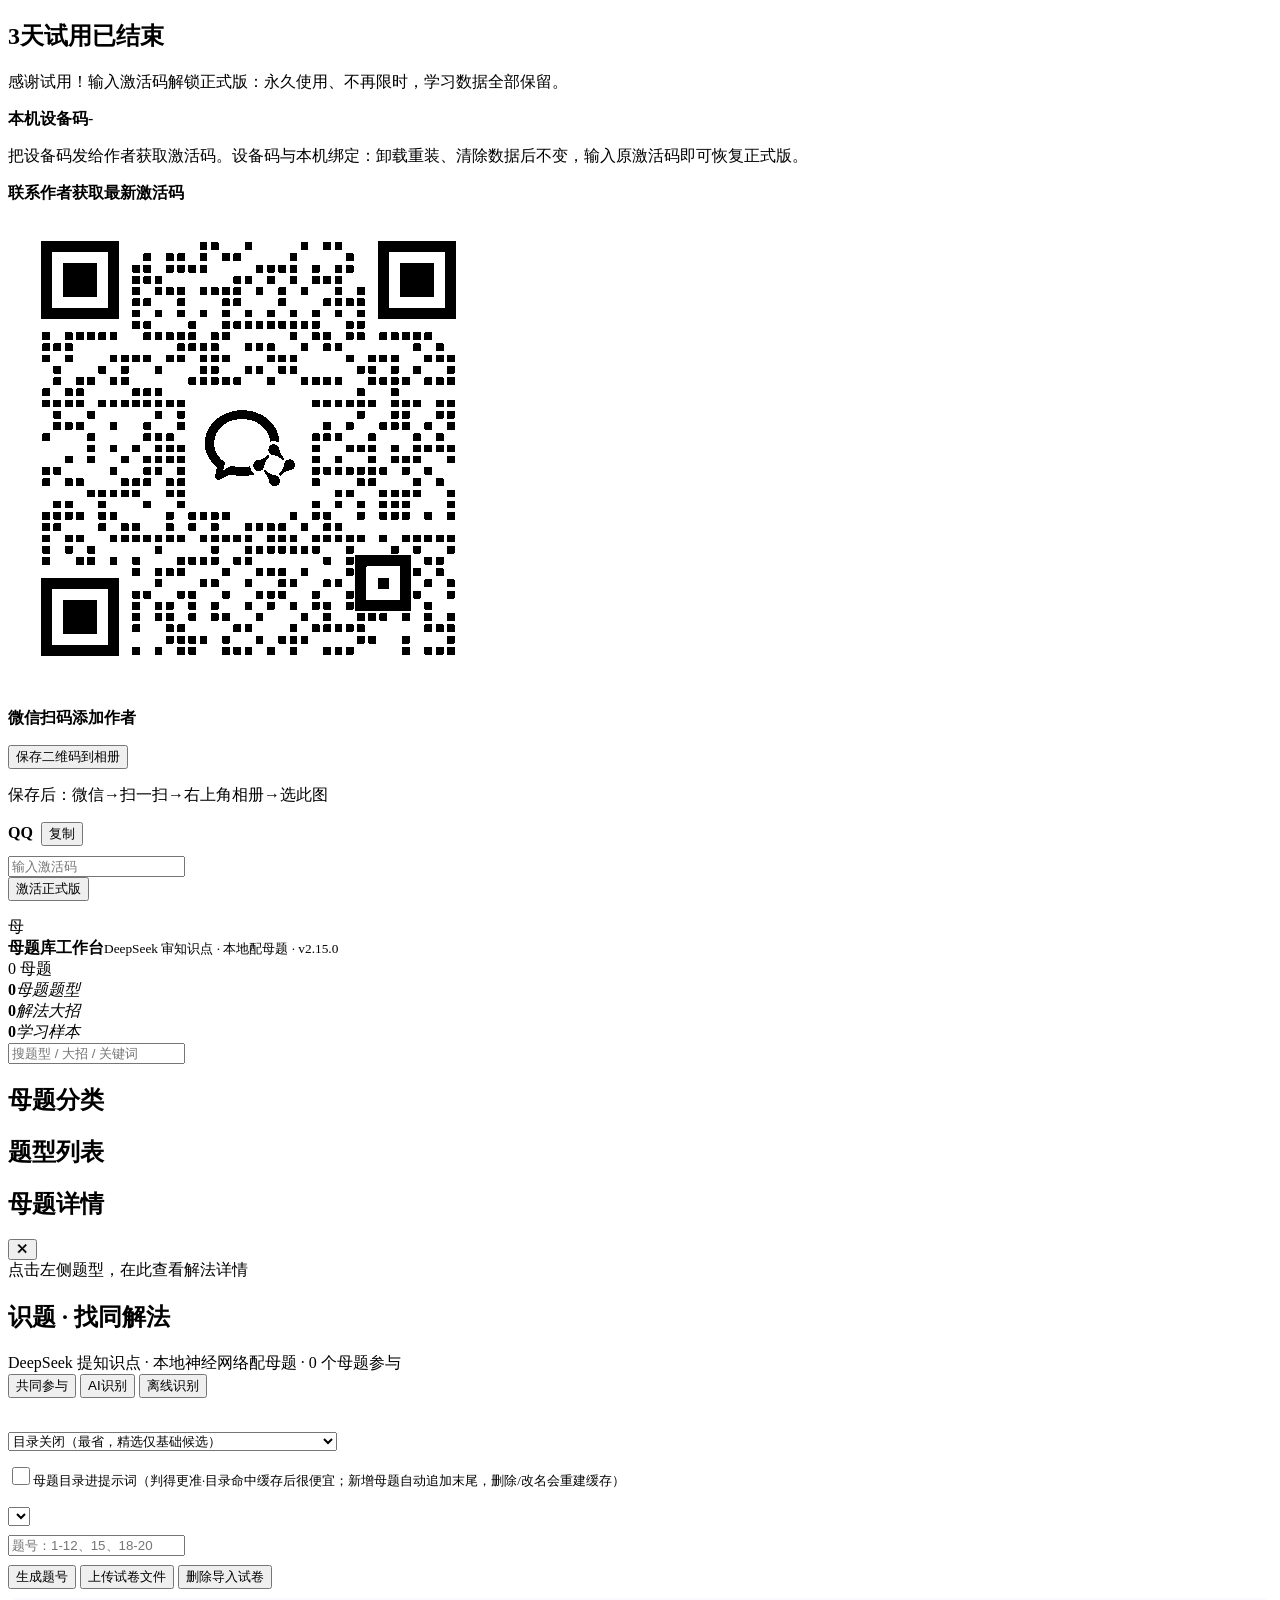
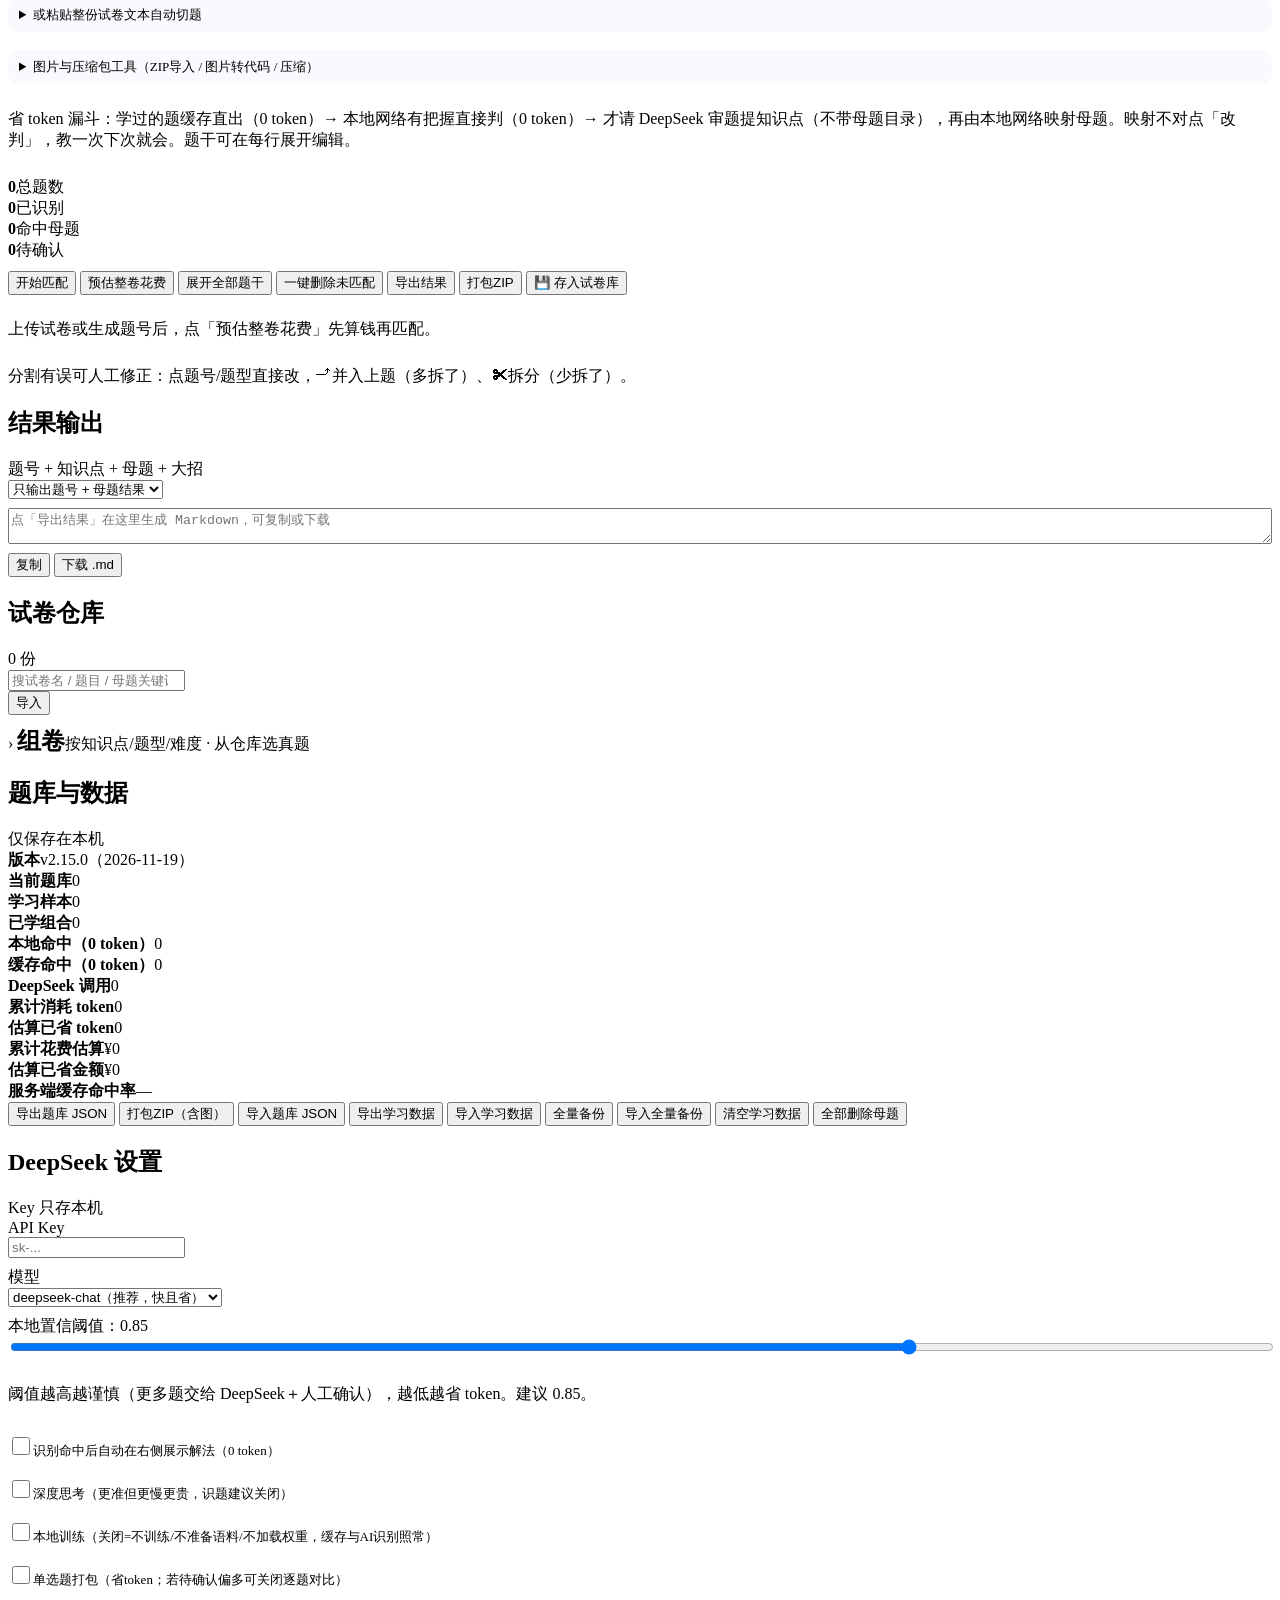
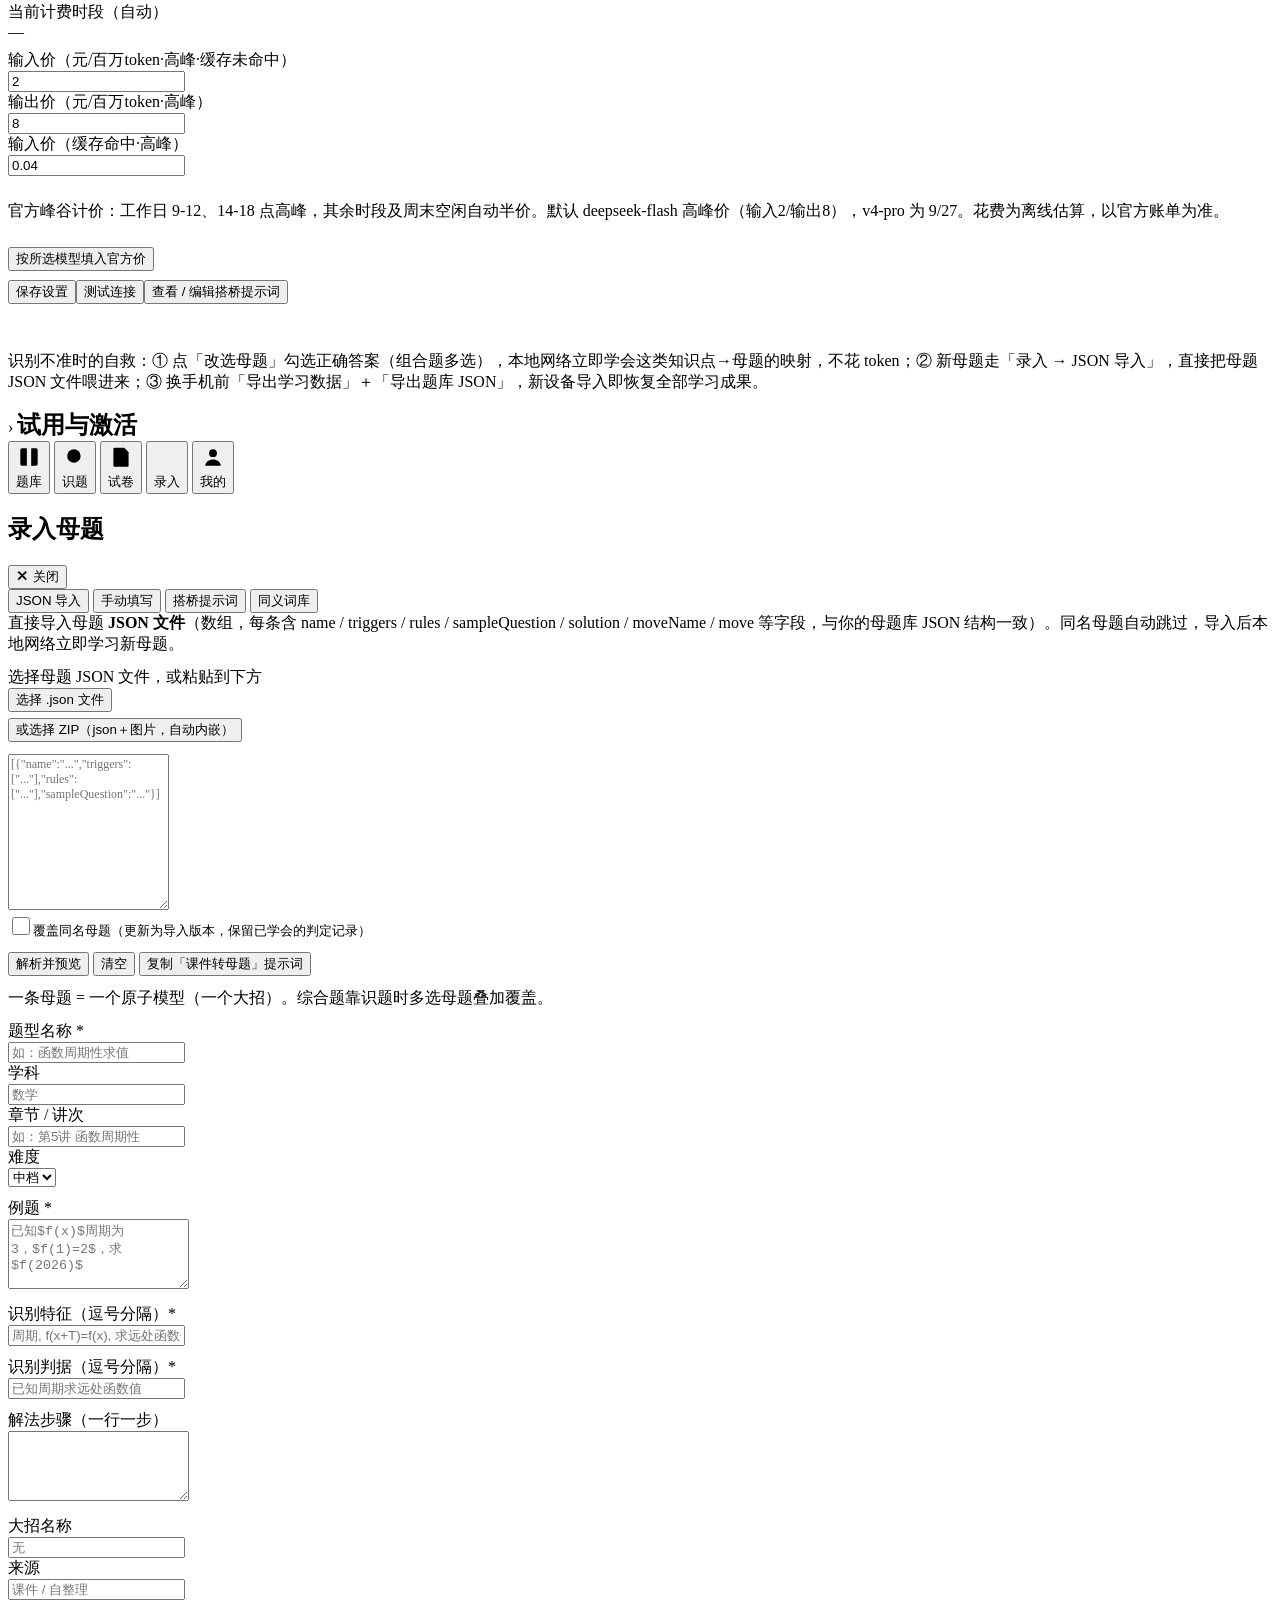
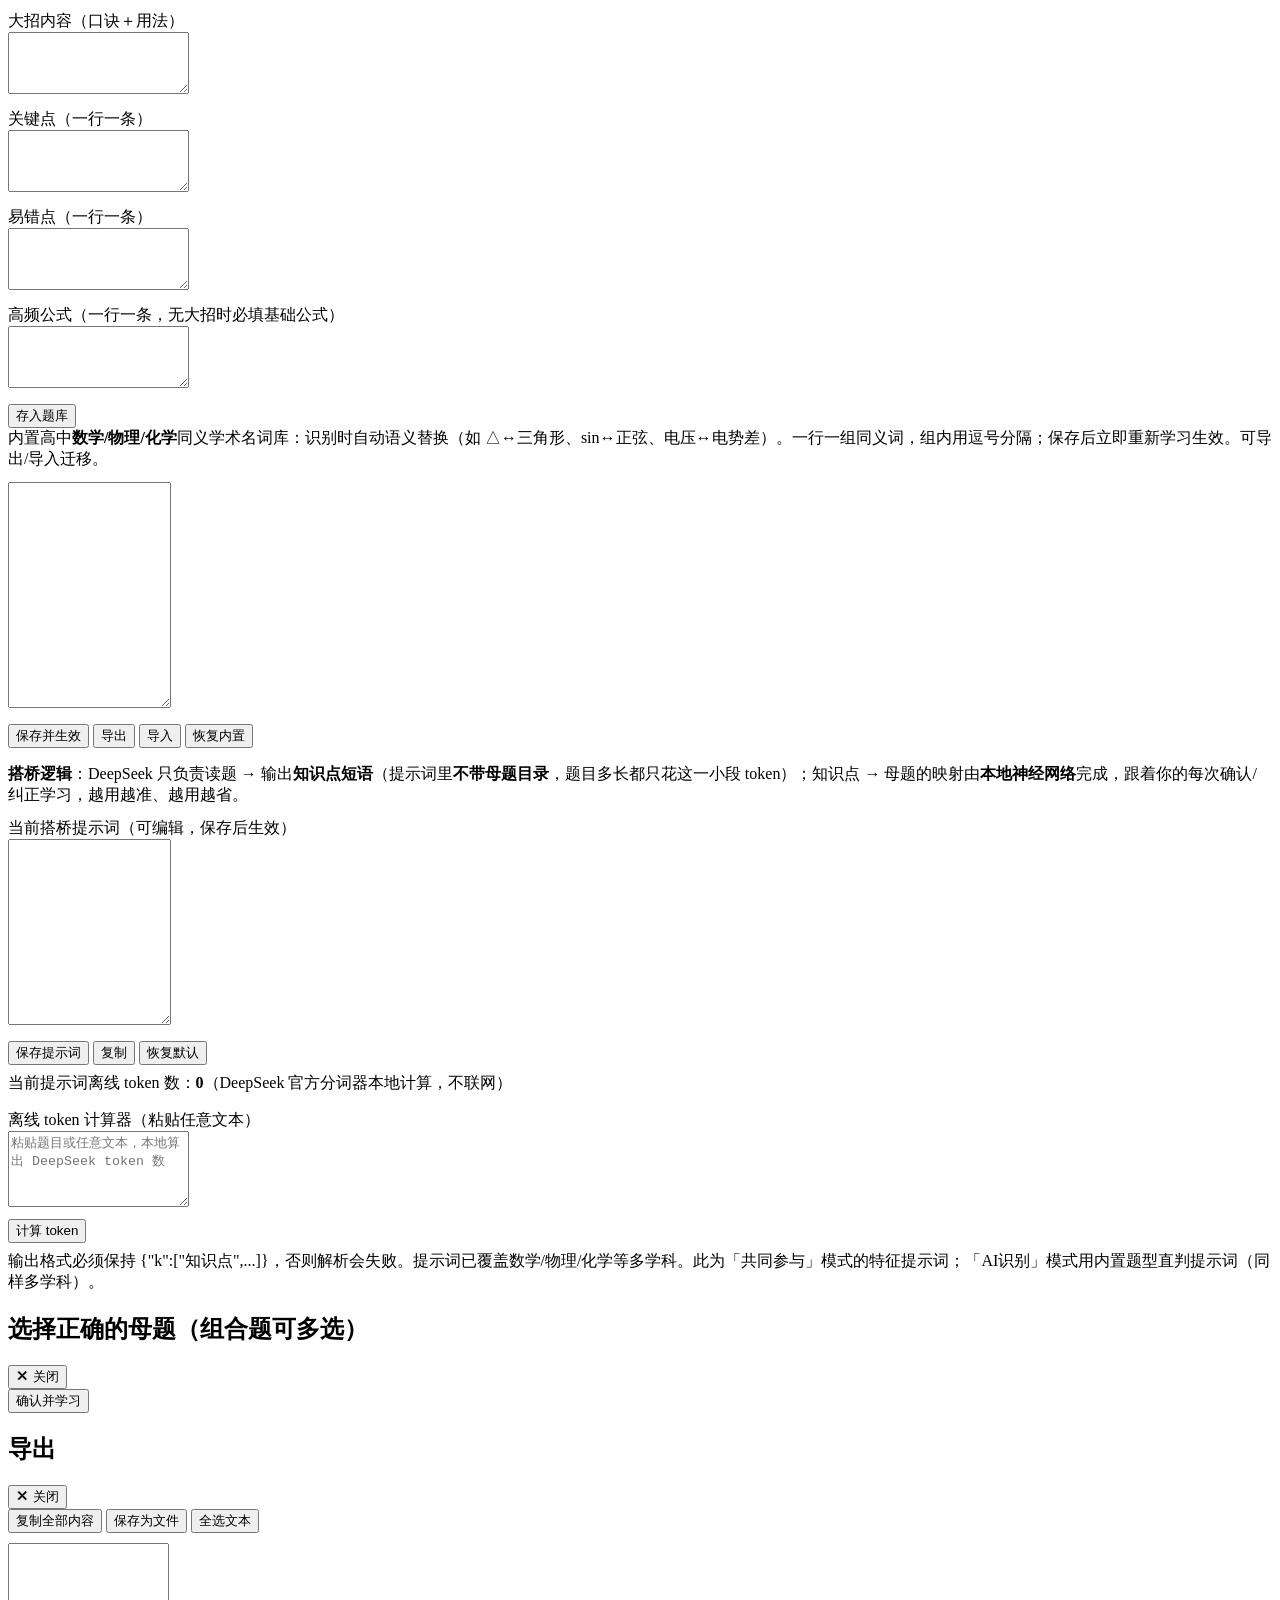
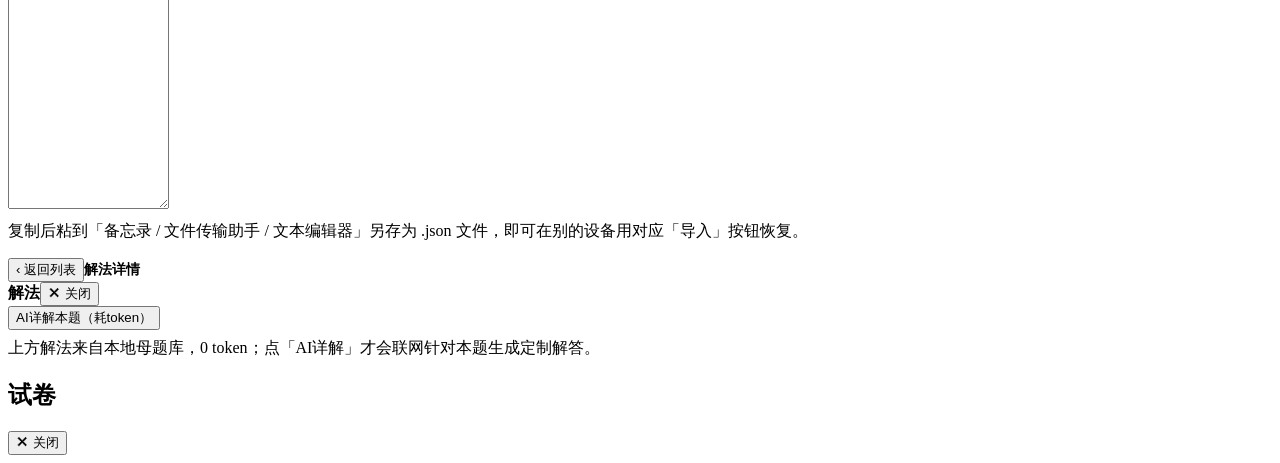
==== index.html @ c7f2adc1 "Add files via upload" ====
<!DOCTYPE html>
<html lang="zh-CN">
<head>
<meta charset="UTF-8">
<meta name="viewport" content="width=device-width, initial-scale=1, maximum-scale=1, user-scalable=no">
<meta name="theme-color" content="#ffffff">
<meta name="apple-mobile-web-app-capable" content="yes">
<title>母题库工作台 · 题型与解法大招</title>
<link rel="stylesheet" href="css/style.css">
<link rel="stylesheet" href="css/katex.css">
</head>
<body>

<div id="trialLock">
  <div class="tcard">
    <h2 id="trialTitle">3天试用已结束</h2>
    <p class="hint">感谢试用！输入激活码解锁正式版：永久使用、不再限时，学习数据全部保留。</p>
    <div class="mebar"><b>本机设备码</b><span class="sp"></span><span id="trialDev">-</span></div>
    <p class="hint">把设备码发给作者获取激活码。设备码与本机绑定：卸载重装、清除数据后不变，输入原激活码即可恢复正式版。</p>
    <p class="hint" style="margin:10px 0 4px"><b>联系作者获取最新激活码</b></p>
    <div class="qrbox"><img id="lockQr" alt="作者微信二维码" src="[data-uri]"><div class="qrtip"><p class="hint"><b>微信扫码添加作者</b></p><button class="btn sm" id="btnLockQrSave">保存二维码到相册</button><p class="hint">保存后：微信→扫一扫→右上角相册→选此图</p></div></div>
    <div class="mebar"><b>QQ</b><span class="sp"></span><span id="lockQq"></span><button class="btn sm" id="btnLockQq" style="margin-left:8px">复制</button></div>
    <div class="actbar" style="margin-top:10px"><div class="field" style="flex:1 1 160px"><input id="trialCode" placeholder="输入激活码"></div><button class="btn sm pri" id="btnTrialAct">激活正式版</button></div>
    <p class="hint" id="trialErr" style="color:#b91c1c"></p>
  </div>
</div>

<header class="appbar">
  <div class="brand">
    <div class="mark">母</div>
    <div class="brand"><b>母题库工作台</b><small>DeepSeek 审知识点 · 本地配母题 · v2.15.0</small></div>
  </div>
  <span class="pillcount" id="hdrCount">0 母题</span>
</header>

<main class="main" id="mainScroll">

  <!-- 题库 -->
  <section class="view on" id="view-bank">
    <div class="hero">
      <div class="stat3">
        <div class="s3"><b id="stTypes">0</b><i>母题题型</i></div>
        <div class="s3 g"><b id="stMoves">0</b><i>解法大招</i></div>
        <div class="s3"><b id="stSamples">0</b><i>学习样本</i></div>
      </div>
      <div class="searchrow">
        <div class="field"><input id="q" type="search" placeholder="搜题型 / 大招 / 关键词" autocomplete="off"></div>
      </div>
      <div class="tagrow" id="subjFilter"></div>
      <div class="tagrow" id="subjectFilter"></div>
    </div>
    <div class="layout">
      <aside class="card side" id="side">
        <div class="card-h"><h2>母题分类</h2><span class="sub" id="catCount"></span></div>
        <div class="list catcol" id="catList"></div>
      </aside>
      <section class="card" id="listCard" style="min-width:0">
        <div class="card-h"><h2>题型列表</h2><span class="sub" id="listCount"></span></div>
        <div class="list" id="typeList"></div>
      </section>
      <section class="card detailcol" id="detailCol" style="min-width:0">
        <div class="card-h"><h2>母题详情</h2><span class="spacer"></span><button class="btn sm ghost" id="btnDockClose">✕</button></div>
        <div id="detailDock"><div class="empty">点击左侧题型，在此查看解法详情</div></div>
      </section>
    </div>
  </section>

  <!-- 识题（v14 找同解法工作流） -->
  <section class="view" id="view-solver">
    <div class="card" style="margin-bottom:10px">
      <div class="card-h"><h2>识题 · 找同解法</h2><span class="sub">DeepSeek 提知识点 · 本地神经网络配母题 · <span id="libCount">0</span> 个母题参与</span></div>
      <div class="card-b" style="display:grid;gap:9px">
        <div class="actbar" id="recModeBar">
          <button class="btn sm" data-mode="hybrid">共同参与</button>
          <button class="btn sm" data-mode="ai">AI识别</button>
          <button class="btn sm" data-mode="offline">离线识别</button>
        </div>
        <p class="hint" id="recModeHint" style="margin-top:-4px"></p>
        <div class="field" style="margin-top:4px"><select id="catalogStrategySel"><option value="off">目录关闭（最省，精选仅基础候选）</option><option value="ondemand">按需目录（推荐：判不中时注入对应章节+本地相关）</option><option value="full">全量目录（每次都带，最准最省调用）</option></select></div>
        <label class="ck" style="border:none;padding:4px 0"><input type="checkbox" id="catalogToggle" style="width:18px;height:18px;accent-color:var(--pri)"><span style="font-size:13px">母题目录进提示词（判得更准·目录命中缓存后很便宜；新增母题自动追加末尾，删除/改名会重建缓存）</span></label>
        <div class="field" style="margin-top:4px"><select id="catalogSubjectSel"></select></div>
        <div class="field"><input id="qnos" type="text" placeholder="题号：1-12、15、18-20"></div>
        <div class="actbar">
          <button class="btn pri" id="btnMakeRows">生成题号</button>
          <button class="btn" id="btnPickPaper">上传试卷文件</button>
          <button class="btn dgr" id="btnDropPaper">删除导入试卷</button>
          <input id="paperFile" type="file" accept=".md,.markdown,.txt,.text" style="display:none">
        </div>
        <details style="border:1px solid var(--line);border-radius:11px;padding:8px 11px;background:#f8fafd">
          <summary style="font-size:13px;color:var(--ink2);cursor:pointer">或粘贴整份试卷文本自动切题</summary>
          <div class="field" style="margin-top:9px"><textarea id="paperText" style="min-height:104px" placeholder="粘贴试卷（Markdown / 纯文本），自动按 1. 2. 3. 或 第N题 切分题号"></textarea></div>
          <div class="actbar" style="margin-top:9px">
            <button class="btn sm" id="btnParsePaper">解析试卷题号</button>
            <button class="btn sm ghost" id="btnClearRows">清空全部行</button>
            <label class="ck" style="border:none;padding:0 4px"><input type="checkbox" id="splitSub" checked style="width:16px;height:16px;accent-color:var(--pri)"><span style="font-size:12px">大题拆小题</span></label>
          </div>
        </details>
        <details style="border:1px solid var(--line);border-radius:11px;padding:8px 11px;background:#f8fafd;margin-top:9px">
          <summary style="font-size:13px;color:var(--ink2);cursor:pointer">图片与压缩包工具（ZIP导入 / 图片转代码 / 压缩）</summary>
          <div class="actbar" style="margin-top:9px">
            <button class="btn sm pri" id="btnPickZip">上传 ZIP（md/json＋图片）</button>
            <input id="zipFile" type="file" accept=".zip,application/zip" style="display:none">
            <label class="ck" style="border:none;padding:0 4px"><input type="checkbox" id="zipCompress" checked style="width:16px;height:16px;accent-color:var(--pri)"><span style="font-size:12px">导入时压缩图片</span></label>
            <span class="hint" id="zipStat"></span>
          </div>
          <p class="hint">把 md 试卷（或母题 json）和它引用的图片一起打成 zip，md 里写相对路径如 ![图](images/1.png)，导入后自动内嵌显示，无需手动转 base64。</p>
          <div class="actbar" style="margin-top:6px">
            <input id="imgToolFile" type="file" accept="image/*" multiple style="font-size:12px;max-width:170px">
            <select id="imgToolFmt" style="font-size:12px"><option value="image/jpeg">JPEG小</option><option value="image/png">PNG无损</option></select>
            <input id="imgToolWidth" type="number" value="800" min="200" max="2000" style="width:64px;font-size:12px">
            <button class="btn sm" id="btnImgTool">生成图片代码</button>
          </div>
          <div class="field" style="margin-top:6px"><textarea id="imgToolOut" readonly style="min-height:56px;font-size:11px" placeholder="生成的 ![图](data:…) 代码"></textarea></div>
          <div class="actbar" style="margin-top:6px">
            <button class="btn sm" id="btnImgToolCopy">复制代码</button>
            <button class="btn sm" id="btnImgToolInsert">追加到试卷文本</button>
            <button class="btn sm" id="btnCompressPaper">压缩试卷文本中的图片</button>
            <span class="hint" id="compressStat"></span>
          </div>
        </details>
        <p class="hint">省 token 漏斗：学过的题缓存直出（0 token）→ 本地网络有把握直接判（0 token）→ 才请 DeepSeek 审题提知识点（不带母题目录），再由本地网络映射母题。映射不对点「改判」，教一次下次就会。题干可在每行展开编辑。</p>
      </div>
    </div>

    <div class="summary" id="matchSummary" style="margin-bottom:10px">
      <div class="stat" data-filter="all"><b id="smTotal">0</b><span>总题数</span></div>
      <div class="stat" data-filter="done"><b id="smDone">0</b><span>已识别</span></div>
      <div class="stat" data-filter="hit"><b id="smHit">0</b><span>命中母题</span></div>
      <div class="stat" data-filter="pick"><b id="smPick">0</b><span>待确认</span></div>
    </div>

    <div class="card" style="margin-bottom:10px">
      <div class="card-b" style="display:grid;gap:8px">
        <div class="actbar">
          <button class="btn green" id="btnMatch">开始匹配</button>
          <button class="btn" id="btnEstimate">预估整卷花费</button>
          <button class="btn" id="btnExpandAll">展开全部题干</button>
          <button class="btn" id="btnDelUnmatched">一键删除未匹配</button>
          <button class="btn" id="btnExportResult">导出结果</button>
          <button class="btn" id="btnExportResultZip">打包ZIP</button>
          <button class="btn pri" id="btnSavePaper">💾 存入试卷库</button>
        </div>
        <p class="hint" id="batchEstimate">上传试卷或生成题号后，点「预估整卷花费」先算钱再匹配。</p>
      </div>
    </div>

    <div id="matchProgress" style="display:none;margin-bottom:10px">
      <div class="mprog"><i id="mprogBar" style="width:0%"></i></div>
      <p class="hint" id="mprogText" style="margin:4px 0 0"></p>
    </div>
    <p class="hint" style="margin:0 0 6px">分割有误可人工修正：点题号/题型直接改，⤴并入上题（多拆了）、✂拆分（少拆了）。</p>
    <div class="rows" id="rows"></div>

    <div class="card" style="margin-top:10px">
      <div class="card-h"><h2>结果输出</h2><span class="sub">题号 + 知识点 + 母题 + 大招</span></div>
      <div class="card-b" style="display:grid;gap:9px">
        <div class="field" style="flex:0 0 auto"><select id="resultMode"><option value="brief">只输出题号 + 母题结果</option><option value="full">包含题目原文</option></select></div>
        <textarea id="resultMd" class="out" placeholder="点「导出结果」在这里生成 Markdown，可复制或下载"></textarea>
        <div class="actbar">
          <button class="btn sm" id="btnCopyResult">复制</button>
          <button class="btn sm" id="btnDownloadResult">下载 .md</button>
        </div>
      </div>
    </div>
  </section>

  <!-- 试卷库 -->
  <section class="view" id="view-papers">
    <div class="card" style="margin-bottom:10px">
      <div class="card-h"><h2>试卷仓库</h2><span class="sub" id="papersCount">0 份</span></div>
      <div class="card-b">
        <div class="searchrow"><div class="field"><input id="paperSearch" type="search" placeholder="搜试卷名 / 题目 / 母题关键词"></div><button class="btn" id="btnImportPaper">导入</button></div>
        <input id="paperLibFile" type="file" accept=".json,application/json" style="display:none">
        <div class="papers-grid" id="papersList" style="margin-top:10px"></div>
      </div>
    </div>
    <div class="card" style="margin-bottom:10px">
      <div class="card-h cp-fold-h" id="cpFoldH"><span class="arrow">›</span>&nbsp;<h2 style="display:inline">组卷</h2><span class="sub">按知识点/题型/难度 · 从仓库选真题</span></div>
      <div class="card-b" id="cpBody" style="display:none">
        <div class="field"><select id="cpSubject"></select></div>
        <div class="field"><select id="cpChapter"></select></div>
        <div class="actbar"><button class="btn sm" id="cpSelAll">全选当前</button><button class="btn sm" id="cpSelNone">清空勾选</button><span class="sub" id="cpCheckedCount">已勾0</span></div>
        <div id="cpMotifList" style="max-height:220px;overflow:auto"></div>
        <p class="hint">勾选母题＝只组匹配这些母题的真题（不勾＝不限）；母题后标注可组题数。</p>
        <div class="lab">题型（可多选，不选＝不限）</div>
        <div class="cp-chips" id="cpSecChips"></div>
        <div class="lab">难度（可多选，不选＝不限）</div>
        <div class="cp-chips" id="cpDiffChips"></div>
        <div class="field"><select id="cpSource"></select></div>
        <div class="field"><input id="cpCount" type="number" value="10" min="1" max="100"></div>
        <div class="actbar"><button class="btn pri" id="btnCompose">生成组卷</button></div>
        <p class="hint">题目全部来自仓库已识别真题，自带母题关联与解法，0 token。</p>
      </div>
    </div>
  </section>

  <!-- 我的 -->
  <section class="view" id="view-me">
    <div class="card">
      <div class="card-h"><h2>题库与数据</h2><span class="sub">仅保存在本机</span></div>
      <div class="mebar"><b>版本</b><span class="sp"></span><span>v2.15.0（2026-11-19）</span></div>
      <div class="mebar"><b>当前题库</b><span class="sp"></span><span id="meTypes">0</span></div>
      <div class="mebar"><b>学习样本</b><span class="sp"></span><span id="meSamples">0</span></div>
      <div class="mebar"><b>已学组合</b><span class="sp"></span><span id="meCombo">0</span></div>
      <div class="mebar"><b>本地命中（0 token）</b><span class="sp"></span><span id="meLocal">0</span></div>
      <div class="mebar"><b>缓存命中（0 token）</b><span class="sp"></span><span id="meCache">0</span></div>
      <div class="mebar"><b>DeepSeek 调用</b><span class="sp"></span><span id="meApi">0</span></div>
      <div class="mebar"><b>累计消耗 token</b><span class="sp"></span><span id="meTokens">0</span></div>
      <div class="mebar"><b>估算已省 token</b><span class="sp"></span><span id="meSaved">0</span></div>
      <div class="mebar"><b>累计花费估算</b><span class="sp"></span><span id="meCost">¥0</span></div>
      <div class="mebar"><b>估算已省金额</b><span class="sp"></span><span id="meSavedMoney">¥0</span></div>
      <div class="mebar"><b>服务端缓存命中率</b><span class="sp"></span><span id="meSrvHit">—</span></div>
      <div class="card-b actbar" style="border-top:1px solid var(--line2)">
        <button class="btn pri" id="btnExportLib">导出题库 JSON</button>
        <button class="btn" id="btnExportLibZip">打包ZIP（含图）</button>
        <button class="btn" id="btnImportLib">导入题库 JSON</button>
        <button class="btn green" id="btnExportLearn">导出学习数据</button>
        <button class="btn" id="btnImportLearn">导入学习数据</button>
        <button class="btn" id="btnExportAll">全量备份</button>
        <button class="btn" id="btnImportAll">导入全量备份</button>
        <button class="btn dgr" id="btnResetLearn">清空学习数据</button>
        <button class="btn dgr" id="btnClearMotifs">全部删除母题</button>
      </div>
      <input id="libFile" type="file" accept=".json,application/json" style="display:none">
      <input id="learnFile" type="file" accept=".json,application/json" style="display:none">
      <input id="allFile" type="file" accept=".json,application/json" style="display:none">
    </div>
    <div class="card" style="margin-top:10px">
      <div class="card-h"><h2>DeepSeek 设置</h2><span class="sub">Key 只存本机</span></div>
      <div class="card-b" style="display:grid;gap:9px">
        <div><label class="lab">API Key</label><div class="field"><input id="apiKey" type="password" placeholder="sk-..." autocomplete="off"></div></div>
        <div><label class="lab">模型</label><div class="field"><select id="model"><option value="deepseek-chat">deepseek-chat（推荐，快且省）</option><option value="deepseek-flash">deepseek-flash（V4.1-Flash）</option><option value="deepseek-v4-pro">deepseek-v4-pro（更强，更贵）</option></select></div></div>
        <div><label class="lab">本地置信阈值：<span id="thVal">0.85</span></label><input id="threshold" type="range" min="0.5" max="0.99" step="0.01" value="0.85" style="width:100%"></div>
        <p class="hint">阈值越高越谨慎（更多题交给 DeepSeek＋人工确认），越低越省 token。建议 0.85。</p>
        <label class="ck" style="border:none;padding:4px 0"><input type="checkbox" id="autoSolution" style="width:18px;height:18px;accent-color:var(--pri)"><span style="font-size:13px">识别命中后自动在右侧展示解法（0 token）</span></label>
          <label class="ck" style="border:none;padding:4px 0"><input type="checkbox" id="deepThinking" style="width:18px;height:18px;accent-color:var(--pri)"><span style="font-size:13px">深度思考（更准但更慢更贵，识题建议关闭）</span></label>
          <label class="ck" style="border:none;padding:4px 0"><input type="checkbox" id="autoTrain" style="width:18px;height:18px;accent-color:var(--pri)"><span style="font-size:13px">本地训练（关闭=不训练/不准备语料/不加载权重，缓存与AI识别照常）</span></label>
          <label class="ck" style="border:none;padding:4px 0"><input type="checkbox" id="batchSingles" style="width:18px;height:18px;accent-color:var(--pri)"><span style="font-size:13px">单选题打包（省token；若待确认偏多可关闭逐题对比）</span></label>
        <div><label class="lab">当前计费时段（自动）</label><div class="hint" id="spanPeak">—</div></div>
        <div class="form-grid">
          <div><label class="lab">输入价（元/百万token·高峰·缓存未命中）</label><div class="field"><input id="priceIn" type="number" step="0.01" value="2"></div></div>
          <div><label class="lab">输出价（元/百万token·高峰）</label><div class="field"><input id="priceOut" type="number" step="0.01" value="8"></div></div>
          <div><label class="lab">输入价（缓存命中·高峰）</label><div class="field"><input id="priceHit" type="number" step="0.01" value="0.04"></div></div>
        </div>
        <p class="hint">官方峰谷计价：工作日 9-12、14-18 点高峰，其余时段及周末空闲自动半价。默认 deepseek-flash 高峰价（输入2/输出8），v4-pro 为 9/27。花费为离线估算，以官方账单为准。</p>
        <div class="actbar"><button class="btn sm" id="btnFillPrice">按所选模型填入官方价</button></div>
        <div class="actbar"><button class="btn pri" id="btnSaveSet">保存设置</button><button class="btn" id="btnTestKey">测试连接</button><button class="btn" id="btnOpenPrompt">查看 / 编辑搭桥提示词</button></div>
        <p class="hint" id="testKeyOut" style="margin-top:6px"></p>
      </div>
    </div>
    <div class="card" style="margin-top:10px">
      <div class="card-b"><p class="hint">识别不准时的自救：① 点「改选母题」勾选正确答案（组合题多选），本地网络立即学会这类知识点→母题的映射，不花 token；② 新母题走「录入 → JSON 导入」，直接把母题 JSON 文件喂进来；③ 换手机前「导出学习数据」＋「导出题库 JSON」，新设备导入即恢复全部学习成果。</p></div>
    </div>
    <div class="card" id="trialCard" style="margin-top:10px">
      <div class="card-h cp-fold-h" id="trialFoldH"><span class="arrow">›</span>&nbsp;<h2 style="display:inline">试用与激活</h2><span class="sub" id="trialFoldSub"></span></div>
      <div class="card-b" id="trialCardBody" style="display:none">
        <div class="mebar"><b>授权状态</b><span class="sp"></span><span id="meTrialLeft">试用中</span></div>
        <div class="mebar"><b>本机设备码</b><span class="sp"></span><span id="meDevId">-</span></div>
        <div class="actbar" style="margin-top:8px"><div class="field" style="flex:1 1 160px"><input id="meActCode" placeholder="输入激活码"></div><button class="btn sm pri" id="btnMeAct">激活正式版</button></div>
        <p class="hint" id="meActMsg">试用到期后需激活才能继续使用；把设备码发给作者获取激活码。激活码与本机绑定，卸载重装后输入原码即可恢复。</p>
        <p class="hint" style="margin-top:10px"><b>联系作者获取最新激活码</b></p>
        <div class="qrbox"><img id="meQr" alt="作者微信二维码" src="[data-uri]"><div class="qrtip"><p class="hint"><b>微信扫码添加作者</b></p><button class="btn sm" id="btnMeQrSave">保存二维码到相册</button><p class="hint">保存后：微信→扫一扫→右上角相册→选此图</p></div></div>
        <div class="mebar"><b>QQ</b><span class="sp"></span><span id="meQq"></span><button class="btn sm" id="btnCopyQq" style="margin-left:8px">复制</button></div>
      </div>
    </div>
  </section>
</main>

<nav class="tabbar">
  <button class="navi on" data-view="bank">
    <span class="nvi"><svg viewBox="0 0 24 24"><path d="M4 5.5A1.5 1.5 0 0 1 5.5 4H10v16H5.5A1.5 1.5 0 0 1 4 18.5z"/><path d="M20 5.5A1.5 1.5 0 0 0 18.5 4H14v16h4.5a1.5 1.5 0 0 0 1.5-1.5z"/></svg></span>题库
  </button>
  <button class="navi" data-view="solver">
    <span class="nvi"><svg viewBox="0 0 24 24"><circle cx="11" cy="11" r="6.2"/><path d="M15.6 15.6 20 20"/></svg></span>识题
  </button>
  <button class="navi" data-view="papers">
    <span class="nvi"><svg viewBox="0 0 24 24"><path d="M6 3.5h9l4 4V20a1 1 0 0 1-1 1H6a1 1 0 0 1-1-1V4.5a1 1 0 0 1 1-1z"/><path d="M14.5 3.5V8h4.5M8.5 12h7M8.5 15.5h7"/></svg></span>试卷
  </button>
  <button class="navi plus" id="btnIntakeTab">
    <span class="nvi"><svg viewBox="0 0 24 24"><path d="M12 5v14M5 12h14"/></svg></span>录入
  </button>
  <button class="navi" data-view="me">
    <span class="nvi"><svg viewBox="0 0 24 24"><circle cx="12" cy="8.5" r="3.6"/><path d="M4.8 20c.6-3.6 3.5-5.6 7.2-5.6s6.6 2 7.2 5.6"/></svg></span>我的
  </button>
</nav>

<!-- 录入弹窗 -->
<div class="mask" id="intakeMask">
  <div class="modal" role="dialog" aria-label="录入母题">
    <div class="modal-h">
      <h2 id="intakeTitle">录入母题</h2><div class="spacer"></div>
      <button class="btn ghost" id="btnCloseIntake">✕ 关闭</button>
    </div>
    <div class="modal-b">
      <div class="sub-tabs" id="intakeTabs">
        <button class="sub-tab on" data-pane="json">JSON 导入</button>
        <button class="sub-tab" data-pane="form">手动填写</button>
        <button class="sub-tab" data-pane="prompt">搭桥提示词</button>
        <button class="sub-tab" data-pane="syn">同义词库</button>
      </div>

      <div class="pane on" data-pane="json">
        <div class="notice" style="margin-bottom:12px">
          直接导入母题 <b>JSON 文件</b>（数组，每条含 name / triggers / rules / sampleQuestion / solution / moveName / move 等字段，与你的母题库 JSON 结构一致）。同名母题自动跳过，导入后本地网络立即学习新母题。
        </div>
        <div class="drop" id="jsonDrop">
          <div>选择母题 JSON 文件，或粘贴到下方</div>
          <div><button class="btn sm" id="btnPickJson">选择 .json 文件</button></div>
          <div style="margin-top:6px"><button class="btn sm" id="btnPickJsonZip">或选择 ZIP（json＋图片，自动内嵌）</button><input id="jsonZipFile" type="file" accept=".zip,application/zip" style="display:none"></div>
          <input id="jsonFile" type="file" accept=".json,application/json" style="display:none">
        </div>
        <div class="field" style="margin-top:12px"><textarea id="jsonText" style="min-height:150px;font-family:var(--mono);font-size:12px" placeholder='[{"name":"...","triggers":["..."],"rules":["..."],"sampleQuestion":"..."}]'></textarea></div>
        <label class="ck" style="border:none;padding:4px 0"><input type="checkbox" id="jsonOverwrite" style="width:18px;height:18px;accent-color:var(--pri)"><span style="font-size:13px">覆盖同名母题（更新为导入版本，保留已学会的判定记录）</span></label>
        <div class="actbar" style="margin:12px 0">
          <button class="btn pri" id="btnParseJson">解析并预览</button>
          <button class="btn" id="btnClearJson">清空</button>
          <button class="btn" id="btnCopyCourseware">复制「课件转母题」提示词</button>
          <span class="hint" id="jsonStat" style="align-self:center"></span>
        </div>
        <div id="jsonCandWrap"></div>
        <div class="actbar" style="margin-top:10px"><button class="btn green" id="btnSaveJsonCands" style="display:none">入库所选</button></div>
      </div>

      <div class="pane" data-pane="form">
        <div class="notice" style="margin-bottom:12px">一条母题 = 一个原子模型（一个大招）。综合题靠识题时多选母题叠加覆盖。</div>
        <div class="form-grid">
          <div><label class="lab">题型名称 *</label><div class="field"><input id="fName" placeholder="如：函数周期性求值"></div></div>
          <div><label class="lab">学科</label><div class="field"><input id="fSubject" placeholder="数学"></div></div>
          <div><label class="lab">章节 / 讲次</label><div class="field"><input id="fChapter" placeholder="如：第5讲 函数周期性"></div></div>
          <div><label class="lab">难度</label><div class="field"><select id="fDiff"><option>简单</option><option selected>中档</option><option>较难</option></select></div></div>
        </div>
        <div style="margin-top:11px"><label class="lab">例题 *</label><div class="field"><textarea id="fSample" style="min-height:64px" placeholder="已知$f(x)$周期为3，$f(1)=2$，求$f(2026)$"></textarea></div></div>
        <div style="margin-top:11px"><label class="lab">识别特征（逗号分隔）*</label><div class="field"><input id="fTrig" placeholder="周期, f(x+T)=f(x), 求远处函数值"></div></div>
        <div style="margin-top:11px"><label class="lab">识别判据（逗号分隔）*</label><div class="field"><input id="fRules" placeholder="已知周期求远处函数值"></div></div>
        <div style="margin-top:11px"><label class="lab">解法步骤（一行一步）</label><div class="field"><textarea id="fSol" style="min-height:64px"></textarea></div></div>
        <div class="form-grid" style="margin-top:11px">
          <div><label class="lab">大招名称</label><div class="field"><input id="fMoveName" placeholder="无"></div></div>
          <div><label class="lab">来源</label><div class="field"><input id="fSource" placeholder="课件 / 自整理"></div></div>
        </div>
        <div style="margin-top:11px"><label class="lab">大招内容（口诀＋用法）</label><div class="field"><textarea id="fMove" style="min-height:56px"></textarea></div></div>
        <div style="margin-top:11px"><label class="lab">关键点（一行一条）</label><div class="field"><textarea id="fKey" style="min-height:56px"></textarea></div></div>
        <div style="margin-top:11px"><label class="lab">易错点（一行一条）</label><div class="field"><textarea id="fCaveat" style="min-height:56px"></textarea></div></div>
        <div style="margin-top:11px"><label class="lab">高频公式（一行一条，无大招时必填基础公式）</label><div class="field"><textarea id="fFormula" style="min-height:56px"></textarea></div></div>
        <div class="actbar" style="margin-top:12px"><button class="btn pri" id="btnSaveForm">存入题库</button></div>
      </div>

      <div class="pane" data-pane="syn">
        <div class="notice g" style="margin-bottom:12px">内置高中<b>数学/物理/化学</b>同义学术名词库：识别时自动语义替换（如 △↔三角形、sin↔正弦、电压↔电势差）。一行一组同义词，组内用逗号分隔；保存后立即重新学习生效。可导出/导入迁移。</div>
        <div class="field"><textarea id="synText" style="min-height:220px;font-family:var(--mono);font-size:12.5px"></textarea></div>
        <div class="actbar" style="margin-top:12px">
          <button class="btn pri" id="btnSynSave">保存并生效</button>
          <button class="btn" id="btnSynExport">导出</button>
          <button class="btn" id="btnSynImport">导入</button>
          <button class="btn ghost" id="btnSynReset">恢复内置</button>
        </div>
        <input id="synFile" type="file" accept=".json,application/json" style="display:none">
        <p class="hint" id="synCount" style="margin-top:8px"></p>
      </div>

      <div class="pane" data-pane="prompt">
        <div class="notice g" style="margin-bottom:12px">
          <b>搭桥逻辑</b>：DeepSeek 只负责读题 → 输出<b>知识点短语</b>（提示词里<b>不带母题目录</b>，题目多长都只花这一小段 token）；知识点 → 母题的映射由<b>本地神经网络</b>完成，跟着你的每次确认/纠正学习，越用越准、越用越省。
        </div>
        <label class="lab">当前搭桥提示词（可编辑，保存后生效）</label>
        <div class="field"><textarea id="bridgeText" style="min-height:180px;font-family:var(--mono);font-size:12.5px"></textarea></div>
        <div class="actbar" style="margin-top:12px">
          <button class="btn pri" id="btnSavePrompt">保存提示词</button>
          <button class="btn" id="btnCopyPrompt">复制</button>
          <button class="btn ghost" id="btnResetPrompt">恢复默认</button>
        </div>
        <p class="hint" style="margin-top:8px">当前提示词离线 token 数：<b id="bridgeTokCount">0</b>（DeepSeek 官方分词器本地计算，不联网）</p>
        <label class="lab" style="margin-top:10px">离线 token 计算器（粘贴任意文本）</label>
        <div class="field"><textarea id="tkCalc" style="min-height:70px" placeholder="粘贴题目或任意文本，本地算出 DeepSeek token 数"></textarea></div>
        <div class="actbar" style="margin-top:8px"><button class="btn sm" id="btnTkCalc">计算 token</button><span class="hint" id="tkCalcOut" style="align-self:center"></span></div>
        <p class="hint" style="margin-top:8px">输出格式必须保持 {"k":["知识点",...]}，否则解析会失败。提示词已覆盖数学/物理/化学等多学科。此为「共同参与」模式的特征提示词；「AI识别」模式用内置题型直判提示词（同样多学科）。</p>
      </div>
    </div>
  </div>
</div>

<!-- 改选母题 -->
<div class="mask" id="pickMask">
  <div class="modal" role="dialog" aria-label="改选母题">
    <div class="modal-h"><h2>选择正确的母题（组合题可多选）</h2><div class="spacer"></div><button class="btn ghost" id="btnPickCancel">✕ 关闭</button></div>
    <div class="modal-b"><div id="pickList" style="display:grid;gap:6px"></div></div>
    <div class="modal-f"><div class="spacer"></div><button class="btn green" id="btnPickOk">确认并学习</button></div>
  </div>
</div>

<!-- 导出面板 -->
<div class="mask" id="exMask">
  <div class="modal" role="dialog" aria-label="导出内容">
    <div class="modal-h"><h2 id="exTitle">导出</h2><div class="spacer"></div><button class="btn ghost" id="exClose">✕ 关闭</button></div>
    <div class="modal-b">
      <div class="actbar" style="margin-bottom:10px">
        <button class="btn pri" id="exCopy">复制全部内容</button>
        <button class="btn pri" id="exDownload">保存为文件</button>
        <button class="btn ghost" id="exSelect">全选文本</button>
      </div>
      <div class="field"><textarea id="exText" style="min-height:260px;font-family:var(--mono);font-size:12px;line-height:1.55" readonly></textarea></div>
      <p class="hint" style="margin-top:8px">复制后粘到「备忘录 / 文件传输助手 / 文本编辑器」另存为 .json 文件，即可在别的设备用对应「导入」按钮恢复。</p>
    </div>
  </div>
</div>

<div class="detail-overlay" id="detailOverlay">
  <div class="ov-back"><button class="btn sm" id="btnBack">‹ 返回列表</button><b id="backTitle" style="font-size:13.5px;min-width:0;overflow:hidden;text-overflow:ellipsis;white-space:nowrap">解法详情</b></div>
  <div id="detail" style="max-width:760px;margin:0 auto;background:var(--card);min-height:calc(100% - 50px)"></div>
</div>

<div class="sol-backdrop" id="solBackdrop"></div>
<div class="sol-panel" id="solPanel">
  <div class="sol-h"><b id="solTitle">解法</b><button class="btn sm ghost" id="solClose">✕ 关闭</button></div>
  <div class="sol-body" id="solBody"></div>
  <div class="sol-foot">
    <button class="btn sm" id="btnSolAi">AI详解本题（耗token）</button>
    <div id="solAiOut" style="margin-top:8px"></div>
    <p class="hint" style="margin-top:6px">上方解法来自本地母题库，0 token；点「AI详解」才会联网针对本题生成定制解答。</p>
  </div>
</div>

<div class="mask" id="paperMask"><div class="modal" role="dialog" aria-label="试卷详情">
  <div class="modal-h"><h2 id="paperTitle">试卷</h2><div class="spacer"></div><button class="btn ghost" id="paperClose">✕ 关闭</button></div>
  <div class="modal-b" id="paperBody"></div>
</div></div>

<div class="toast" id="toast"></div>


<script src="js/katex.js"></script>
<script src="js/engine.js"></script>
<script src="js/ui.js"></script>
</body>
</html>
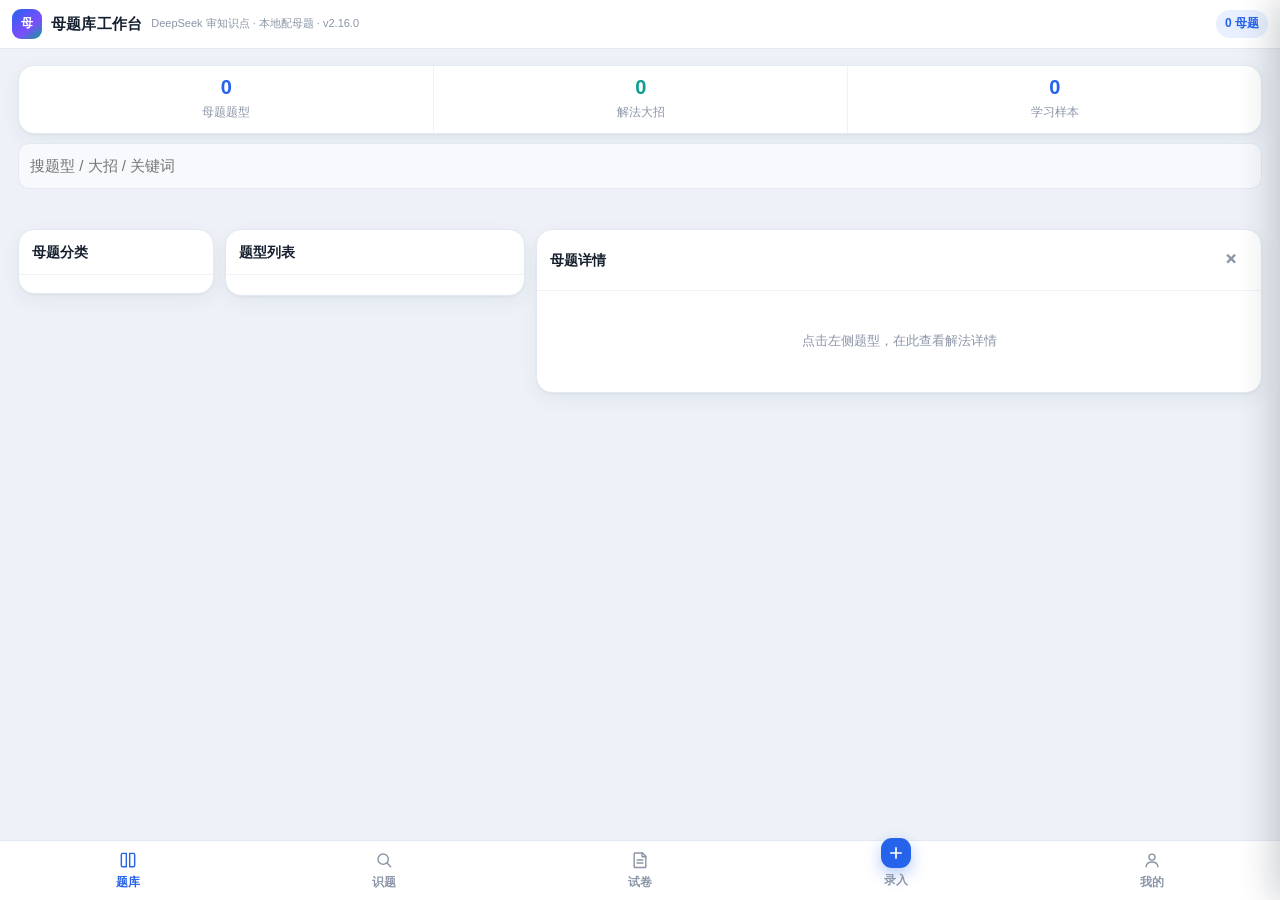
==== commit dfa48c1e: "Add files via upload" ====
--- a/index.html
+++ b/index.html
@@ -28,7 +28,7 @@
 <header class="appbar">
   <div class="brand">
     <div class="mark">母</div>
-    <div class="brand"><b>母题库工作台</b><small>DeepSeek 审知识点 · 本地配母题 · v2.15.0</small></div>
+    <div class="brand"><b>母题库工作台</b><small>DeepSeek 审知识点 · 本地配母题 · v2.16.0</small></div>
   </div>
   <span class="pillcount" id="hdrCount">0 母题</span>
 </header>
@@ -198,7 +198,7 @@
   <section class="view" id="view-me">
     <div class="card">
       <div class="card-h"><h2>题库与数据</h2><span class="sub">仅保存在本机</span></div>
-      <div class="mebar"><b>版本</b><span class="sp"></span><span>v2.15.0（2026-11-19）</span></div>
+      <div class="mebar"><b>版本</b><span class="sp"></span><span>v2.16.0（2026-11-20）</span></div>
       <div class="mebar"><b>当前题库</b><span class="sp"></span><span id="meTypes">0</span></div>
       <div class="mebar"><b>学习样本</b><span class="sp"></span><span id="meSamples">0</span></div>
       <div class="mebar"><b>已学组合</b><span class="sp"></span><span id="meCombo">0</span></div>
@@ -251,6 +251,12 @@
     <div class="card" style="margin-top:10px">
       <div class="card-b"><p class="hint">识别不准时的自救：① 点「改选母题」勾选正确答案（组合题多选），本地网络立即学会这类知识点→母题的映射，不花 token；② 新母题走「录入 → JSON 导入」，直接把母题 JSON 文件喂进来；③ 换手机前「导出学习数据」＋「导出题库 JSON」，新设备导入即恢复全部学习成果。</p></div>
     </div>
+    <div class="card" id="fileCard" style="margin-top:10px">
+      <div class="card-h"><h2>数据存储</h2><span class="sub">下载/moti 文件夹</span></div>
+      <div class="mebar"><b>存储状态</b><span class="sp"></span><span id="meFileStatus">检测中…</span></div>
+      <div class="actbar" style="margin-top:8px"><button class="btn sm pri" id="btnGrantFiles">授权全文件存储</button><button class="btn sm" id="btnSyncNow">立即同步</button></div>
+      <p class="hint">授权后，题库、学习记录、试卷、激活与试用状态会自动保存到手机「下载/moti」文件夹（data.json 数据＋trial.txt 试用标记，均为文本）。卸载重装后打开应用会自动恢复。需开启系统「所有文件访问」权限。</p>
+    </div>
     <div class="card" id="trialCard" style="margin-top:10px">
       <div class="card-h cp-fold-h" id="trialFoldH"><span class="arrow">›</span>&nbsp;<h2 style="display:inline">试用与激活</h2><span class="sub" id="trialFoldSub"></span></div>
       <div class="card-b" id="trialCardBody" style="display:none">
--- a/css/style.css
+++ b/css/style.css
@@ -0,0 +1,331 @@
+
+
+/* SECTION: tokens */
+:root{
+  --bg:#eef2f8; --card:#fff; --ink:#16202f; --ink2:#4a5568; --ink3:#8b95a7;
+  --line:#e3e9f2; --line2:#eff3f9;
+  --pri:#2563eb; --pri-soft:#e8f0ff; --pri-line:#cfe0ff;
+  --green:#0f9d8f; --green-soft:#e6f7f4; --green-line:#cdeee9;
+  --amber:#c4761a; --amber-soft:#fdf1de; --red:#d2453e; --red-soft:#fdecec;
+  --r:16px; --r2:12px; --sh:0 1px 2px rgba(20,32,47,.05),0 6px 20px rgba(20,32,47,.06);
+  --sh-lg:0 16px 48px rgba(20,32,47,.22); --mono:ui-monospace,SFMono-Regular,Menlo,Consolas,monospace;
+}
+*{box-sizing:border-box;-webkit-tap-highlight-color:transparent}
+html,body{height:100%;margin:0}
+body{
+  background:var(--bg);color:var(--ink);font-size:15px;line-height:1.6;
+  font-family:-apple-system,BlinkMacSystemFont,"Segoe UI","PingFang SC","Microsoft YaHei",sans-serif;
+  display:flex;flex-direction:column;overflow:hidden;-webkit-text-size-adjust:100%;
+}
+button,input,select,textarea{font:inherit;color:inherit}
+button{border:none;background:none;cursor:pointer}
+textarea{width:100%;resize:vertical}
+:focus-visible{outline:2px solid var(--pri);outline-offset:2px}
+::-webkit-scrollbar{width:8px;height:8px}
+::-webkit-scrollbar-thumb{background:#ccd6e5;border-radius:8px}
+
+/* SECTION: appbar */
+.appbar{flex:0 0 auto;background:#fff;border-bottom:1px solid var(--line);padding:9px 12px;display:flex;align-items:center;gap:10px}
+.brand{display:flex;align-items:center;gap:9px;min-width:0;flex:1 1 auto}
+.mark{width:30px;height:30px;border-radius:9px;flex:0 0 auto;background:linear-gradient(140deg,var(--pri),#7c4dff 60%,var(--green));display:grid;place-items:center;color:#fff;font-size:12px;font-weight:700}
+.brand b{font-size:15px;letter-spacing:.2px}
+.brand small{display:block;font-size:11px;color:var(--ink3);line-height:1.2}
+.pillcount{font-size:12px;color:var(--pri);background:var(--pri-soft);padding:4px 9px;border-radius:999px;font-weight:700;white-space:nowrap}
+
+/* SECTION: tabbar */
+.tabbar{flex:0 0 auto;display:grid;grid-template-columns:repeat(4,1fr);background:#fff;border-top:1px solid var(--line);padding-bottom:env(safe-area-inset-bottom,0)}
+.navi{padding:8px 2px 9px;display:grid;justify-items:center;gap:2px;color:var(--ink3);font-size:11.5px;font-weight:600;min-height:52px}
+.nvi{width:22px;height:22px;display:grid;place-items:center}
+.nvi svg{width:20px;height:20px;stroke:currentColor;fill:none;stroke-width:1.7;stroke-linecap:round;stroke-linejoin:round}
+.navi.on{color:var(--pri)}
+.navi.plus .nvi{width:30px;height:30px;border-radius:11px;background:var(--pri);color:#fff;margin-top:-11px;box-shadow:0 6px 16px rgba(37,99,235,.35)}
+.navi.plus .nvi svg{width:18px;height:18px;stroke-width:2.2}
+
+/* SECTION: main & cards */
+.main{flex:1 1 auto;min-height:0;overflow-y:auto;-webkit-overflow-scrolling:touch}
+.view{display:none;padding:11px 12px 22px}
+.view.on{display:block}
+.card{background:var(--card);border:1px solid var(--line);border-radius:var(--r);box-shadow:var(--sh)}
+.card-h{padding:11px 13px;border-bottom:1px solid var(--line2);display:flex;align-items:center;gap:9px;flex-wrap:wrap}
+.card-h h2{margin:0;font-size:14px;font-weight:700}
+.card-h .sub{font-size:11.5px;color:var(--ink3)}
+.card-b{padding:13px}
+.hero{display:grid;gap:9px;margin-bottom:10px}
+.stat3{display:grid;grid-template-columns:repeat(3,1fr);background:#fff;border:1px solid var(--line);border-radius:var(--r);box-shadow:var(--sh);overflow:hidden}
+.s3{padding:10px 6px;text-align:center;border-left:1px solid var(--line2)}
+.s3:first-child{border-left:none}
+.s3 b{display:block;font-size:20px;line-height:1.15;color:var(--pri);letter-spacing:-.5px}
+.s3.g b{color:var(--green)}
+.s3 i{font-style:normal;font-size:11.5px;color:var(--ink3)}
+.searchrow{display:flex;gap:8px;align-items:center}
+.searchrow .field{flex:1 1 auto;min-width:0}
+.tagrow{display:flex;gap:6px;overflow-x:auto;padding:2px 0 4px;scrollbar-width:none}
+.tagrow::-webkit-scrollbar{display:none}
+.tagbtn{flex:0 0 auto;font-size:12.5px;padding:6px 11px;border-radius:999px;border:1px solid var(--line);background:#fff;color:var(--ink2);white-space:nowrap}
+.tagbtn.on{background:var(--pri);border-color:var(--pri);color:#fff;font-weight:700}
+
+/* SECTION: bank layout */
+.layout{display:grid;grid-template-columns:minmax(0,1fr);gap:11px;align-items:start}
+.list{display:grid;gap:8px;padding:11px}
+.item{position:relative;display:grid;gap:5px;padding:11px 11px 11px 13px;border:1px solid var(--line);border-radius:var(--r2);background:#fff;cursor:pointer;overflow:hidden}
+.item:before{content:"";position:absolute;left:0;top:0;bottom:0;width:3px;background:transparent}
+.item.on{border-color:var(--pri-line);background:var(--pri-soft)}
+.item.on:before{background:var(--pri)}
+.item .it-h{display:flex;gap:9px;align-items:flex-start;min-width:0}
+.idx{flex:0 0 auto;width:23px;height:23px;border-radius:50%;background:var(--pri-soft);color:var(--pri);font-size:12px;font-weight:800;display:grid;place-items:center;margin-top:1px}
+.item.on .idx{background:var(--pri);color:#fff}
+.item .t{font-weight:650;font-size:14.5px;line-height:1.4;min-width:0;word-break:break-word}
+.item .m{display:flex;gap:5px;flex-wrap:wrap;align-items:center;padding-left:32px}
+.mini{font-size:11px;padding:1px 7px;border-radius:6px;background:var(--line2);color:var(--ink2);white-space:nowrap}
+.mini.acc{background:var(--pri-soft);color:var(--pri);font-weight:700}
+.mini.teal{background:var(--green-soft);color:var(--green);font-weight:700}
+.mini.amb{background:var(--amber-soft);color:var(--amber)}
+.mini.gray{background:#f1f4f9;color:var(--ink3)}
+.empty{padding:28px 14px;text-align:center;color:var(--ink3);font-size:13px}
+
+/* SECTION: detail */
+.detail-h{padding:14px 14px 12px;border-bottom:1px solid var(--line2);display:grid;gap:8px;background:linear-gradient(180deg,#f7faff,#fff)}
+.detail-h h1{margin:0;font-size:19px;line-height:1.35;letter-spacing:-.2px;word-break:break-word}
+.kv{display:flex;gap:6px;flex-wrap:wrap;align-items:center}
+.sec{padding:13px 14px;border-bottom:1px solid var(--line2)}
+.sec:last-child{border-bottom:none}
+.sec-t{font-size:11.5px;font-weight:800;color:var(--ink3);letter-spacing:1px;margin-bottom:9px;display:flex;align-items:center;gap:7px}
+.sec-t:before{content:"";width:3px;height:12px;border-radius:2px;background:var(--pri)}
+.sec.g .sec-t:before{background:var(--green)}
+.steps{margin:0;padding:0;list-style:none;display:grid;gap:8px}
+.steps li{display:flex;gap:10px;align-items:flex-start;min-width:0}
+.num{flex:0 0 auto;min-width:22px;height:22px;padding:0 4px;border-radius:7px;background:#f1f4f9;color:var(--ink2);font-size:12px;font-weight:800;display:grid;place-items:center;margin-top:2px}
+.steps li p{margin:0;min-width:0;word-break:break-word}
+.movebox{border:1px solid var(--green-line);background:linear-gradient(180deg,var(--green-soft),#fff);border-radius:var(--r2);padding:12px 13px}
+.movebox .mn{font-size:15px;font-weight:800;color:#0b7d72;display:flex;align-items:center;gap:7px;flex-wrap:wrap}
+.movebox .mc{margin-top:6px;white-space:pre-wrap;word-break:break-word}
+.grid2{display:grid;grid-template-columns:repeat(auto-fit,minmax(220px,1fr));gap:11px}
+.note{font-size:13.5px;color:var(--ink2);word-break:break-word}
+.warn{color:var(--amber);font-weight:600}
+.trg{display:flex;gap:6px;flex-wrap:wrap}
+.pill{font-size:12px;padding:3px 9px;border-radius:8px;background:#f3f6fb;color:var(--ink2);border:1px solid var(--line)}
+.pill.k{background:var(--pri-soft);color:var(--pri);border-color:var(--pri-line);font-weight:600}
+.fx{font-family:var(--mono);background:#f6f8fd;border:1px solid var(--line);border-radius:9px;padding:6px 9px;font-size:12.5px;line-height:1.6;word-break:break-word}
+.backbar{display:none;position:sticky;top:0;z-index:5;padding:9px 12px;background:#fff;border-bottom:1px solid var(--line)}
+
+/* SECTION: buttons & fields */
+.btn{display:inline-flex;align-items:center;justify-content:center;gap:6px;padding:9px 14px;border-radius:10px;font-size:13.5px;font-weight:600;border:1px solid var(--line);background:#fff;color:var(--ink2);min-height:40px}
+.btn.pri{background:var(--pri);border-color:var(--pri);color:#fff}
+.btn.green{background:var(--green);border-color:var(--green);color:#fff}
+.btn.sm{padding:6px 10px;min-height:32px;font-size:12.5px;border-radius:9px}
+.btn.ghost{border-color:transparent;background:transparent;color:var(--ink3);padding:8px 9px}
+.btn.dgr{color:var(--red)}
+.btn:disabled{opacity:.45;cursor:not-allowed}
+.field{display:flex;align-items:center}
+.field input,.field select,.field textarea{width:100%;border:1px solid var(--line);border-radius:11px;padding:10px 11px;background:#f7f9fd;font-size:15px;min-width:0}
+.field textarea{line-height:1.6}
+.field input:focus,.field select:focus,.field textarea:focus{background:#fff;border-color:var(--pri)}
+.lab{font-size:11.5px;font-weight:800;color:var(--ink3);letter-spacing:.4px;display:block;margin-bottom:5px}
+.hint{font-size:12.5px;color:var(--ink3);line-height:1.6}
+.hint b{color:var(--ink2)}
+.notice{border:1px solid var(--pri-line);background:var(--pri-soft);color:#1e3a8a;border-radius:12px;padding:10px 12px;font-size:13px;line-height:1.6}
+.notice.g{border-color:var(--green-line);background:var(--green-soft);color:#0b6157}
+.notice.a{border-color:#f0dcbc;background:var(--amber-soft);color:#8a5310}
+.drop{border:1.5px dashed #c9d3e3;border-radius:12px;padding:14px;text-align:center;background:#f8fafd;color:var(--ink2);font-size:13px;display:grid;gap:8px}
+.drop.hot{border-color:var(--pri);background:var(--pri-soft)}
+
+/* SECTION: solver */
+.rows{display:grid;gap:9px}
+.qrow{border:1px solid var(--line);border-radius:var(--r2);background:#fff;overflow:hidden}
+.qrow-bad{border-color:#f0cfa4;background:#fffdf8}
+.qrow-head{display:flex;align-items:center;gap:8px;padding:8px 11px;background:#f7f9fd;border-bottom:1px solid var(--line2);flex-wrap:wrap}
+.qno{font-family:var(--mono);font-weight:800;font-size:12.5px;background:var(--pri);color:#fff;padding:2px 9px;border-radius:7px}
+.qrow-bad .qno{background:var(--amber)}
+.qhead-txt{font-size:12px;color:var(--ink3)}
+.conf{font-size:11px;font-weight:800;padding:2px 8px;border-radius:6px}
+.conf.h{background:var(--green-soft);color:var(--green)}
+.conf.m{background:var(--pri-soft);color:var(--pri)}
+.conf.l{background:var(--amber-soft);color:var(--amber)}
+.qbody{display:grid;grid-template-columns:minmax(0,1fr)}
+.qcell{padding:11px;min-width:0}
+.verdict{display:grid;gap:8px;min-width:0}
+.vline{font-size:13.5px;min-width:0;word-break:break-word}
+.vline b{color:var(--pri)}
+.vmove{border-left:3px solid var(--green);background:var(--green-soft);border-radius:0 9px 9px 0;padding:8px 10px;font-size:13px}
+.vmove b{color:#0b7d72}
+.qrow-actions{display:flex;gap:6px;flex-wrap:wrap;padding:0 11px 10px}
+.summary{display:grid;grid-template-columns:repeat(4,minmax(0,1fr));gap:7px}
+.stat{border:1px solid var(--line);border-radius:12px;padding:9px 8px;background:#fff;text-align:left;display:grid;gap:1px;min-width:0;cursor:pointer}
+.stat.on{border-color:var(--pri);background:var(--pri-soft)}
+.stat b{font-size:19px;line-height:1.15;letter-spacing:-.5px}
+.stat span{font-size:11px;color:var(--ink3);white-space:nowrap;overflow:hidden;text-overflow:ellipsis}
+.stat .nos{font-size:10.5px;color:var(--ink3);white-space:nowrap;overflow:hidden;text-overflow:ellipsis}
+.out{width:100%;min-height:170px;font-family:var(--mono);font-size:12px;line-height:1.6;border:1px solid var(--line);border-radius:11px;padding:11px;background:#f8fafd;white-space:pre;overflow:auto;color:var(--ink2)}
+.actbar{display:flex;gap:7px;flex-wrap:wrap}
+
+/* SECTION: me view */
+.mebar{display:flex;align-items:center;gap:9px;padding:11px 13px;border-bottom:1px solid var(--line2);font-size:13.5px}
+.mebar:last-child{border-bottom:none}
+.mebar b{font-weight:700}
+.mebar .sp{flex:1 1 auto}
+.klist{display:flex;gap:6px;flex-wrap:wrap}
+
+/* SECTION: modal intake */
+.mask{position:fixed;top:0;left:0;right:0;bottom:0;background:rgba(15,23,38,.5);display:none;z-index:80;overflow:hidden}
+.mask.on{display:block}
+.modal{background:#fff;width:100%;max-width:760px;margin:0 auto;height:100%;display:flex;flex-direction:column}
+.modal-h{flex:0 0 auto;padding:12px 14px;border-bottom:1px solid var(--line2);display:flex;align-items:center;gap:10px}
+.modal-h h2{margin:0;font-size:15px;font-weight:700}
+.modal-b{flex:1 1 auto;overflow-y:auto;padding:14px;-webkit-overflow-scrolling:touch}
+.modal-f{flex:0 0 auto;padding:10px 14px;border-top:1px solid var(--line2);display:flex;gap:8px;flex-wrap:wrap;align-items:center;background:#f8fafd}
+.sub-tabs{display:flex;gap:6px;overflow-x:auto;padding-bottom:12px;scrollbar-width:none}
+.sub-tabs::-webkit-scrollbar{display:none}
+.sub-tab{flex:0 0 auto;padding:7px 13px;border-radius:999px;border:1px solid var(--line);background:#fff;font-size:13px;font-weight:600;color:var(--ink2)}
+.sub-tab.on{background:var(--pri);border-color:var(--pri);color:#fff}
+.pane{display:none}
+.pane.on{display:block}
+.form-grid{display:grid;grid-template-columns:repeat(auto-fit,minmax(200px,1fr));gap:10px}
+.cand{border:1px solid var(--line);border-radius:12px;padding:11px;margin-bottom:9px;display:grid;gap:8px}
+.cand-h{display:flex;align-items:center;gap:8px;flex-wrap:wrap}
+.cand-h input[type=checkbox]{width:20px;height:20px;accent-color:var(--pri);flex:0 0 auto}
+
+/* SECTION: dialog & toast */
+.dlg-mask{position:fixed;top:0;left:0;right:0;bottom:0;background:rgba(15,23,38,.55);display:none;align-items:center;justify-content:center;padding:18px;z-index:140}
+.dlg-mask.on{display:flex}
+.dlg{background:#fff;border-radius:var(--r);max-width:400px;width:100%;box-shadow:var(--sh-lg);overflow:hidden}
+.dlg-b{padding:16px 16px 6px;font-size:14.5px;line-height:1.6}
+.dlg-f{padding:12px 14px;display:flex;gap:8px;justify-content:flex-end}
+.toast{position:fixed;left:50%;bottom:74px;transform:translateX(-50%) translateY(12px);background:#16202f;color:#fff;padding:10px 15px;border-radius:11px;font-size:13px;box-shadow:var(--sh-lg);opacity:0;pointer-events:none;transition:.22s;z-index:200;max-width:calc(100% - 26px)}
+.toast.on{opacity:1;transform:translateX(-50%) translateY(0)}
+.foot{color:var(--ink3);font-size:12px;line-height:1.7;padding:2px 2px 0}
+
+/* SECTION: responsive */
+@media (min-width:620px){
+  .summary{grid-template-columns:repeat(4,minmax(0,1fr))}
+  .qbody{grid-template-columns:minmax(0,1fr) minmax(0,1.1fr)}
+  .qcell+.qcell{border-left:1px solid var(--line2)}
+  .main{padding:0}
+  .view{padding:16px 18px 26px}
+}
+@media (min-width:900px){
+  body{font-size:15px}
+  .layout{grid-template-columns:300px minmax(0,1fr)}
+  .side{position:sticky;top:8px;max-height:calc(100vh - 190px);max-height:calc(100dvh - 190px);display:flex;flex-direction:column;overflow:hidden}
+  .side .list{overflow-y:auto;flex:1 1 auto}
+  .backbar{display:none !important}
+  .tabbar{grid-template-columns:repeat(4,minmax(90px,1fr));justify-content:center}
+  .modal{height:860px;max-height:92vh;margin:4vh auto 0;height:min(92dvh,860px);margin:4dvh auto 0;border-radius:var(--r) var(--r) 0 0;box-shadow:var(--sh-lg)}
+}
+@media (max-width:899px){
+  body.detail-open .view.on#view-bank .side{display:none}
+  #detailCard{display:none}
+  body.detail-open #detailCard{display:block;position:fixed;top:0;left:0;right:0;bottom:0;z-index:70;border-radius:0;border:none;box-shadow:none;overflow-y:auto;-webkit-overflow-scrolling:touch;animation:up .2s ease}
+  body.detail-open .main{overflow:hidden}
+  .backbar{display:flex;align-items:center;gap:8px;position:sticky;top:0;z-index:5;background:#fff;border-bottom:1px solid var(--line)}
+}
+@keyframes up{from{transform:translateY(3%);opacity:.6}to{transform:none;opacity:1}}
+/* SECTION: v4 rails & fixes */
+.spacer{flex:1 1 auto;min-width:8px}
+.catcol{display:grid;gap:6px}
+.catcol .tagbtn{width:100%;display:flex;justify-content:space-between;align-items:center;gap:8px;text-align:left;border-radius:10px;padding:8px 11px;font-size:13px;white-space:normal}
+.catcol .tagbtn span:last-child{flex:0 0 auto;color:var(--ink3);font-variant-numeric:tabular-nums}
+.catcol .tagbtn.on span:last-child{color:#fff}
+.detailcard{overflow:hidden}
+.mini.acc{cursor:pointer}
+summary{list-style:none}
+summary::-webkit-details-marker{display:none}
+.stat{text-align:left}
+.stat .nos{font-size:10.5px;color:var(--ink3);white-space:nowrap;overflow:hidden;text-overflow:ellipsis}
+.modal .notice a{color:inherit}
+.rm{margin-left:auto}
+.picker{margin-top:8px;border:1px solid var(--pri-line);border-radius:11px;background:#f8fbff;padding:8px;max-height:230px;overflow-y:auto}
+.picker-h{display:flex;align-items:center;gap:8px;margin-bottom:6px}
+.picker-h .lab{margin:0;flex:1 1 auto}
+.pickitem{display:flex;align-items:center;gap:6px;width:100%;text-align:left;padding:7px 9px;border-radius:9px;font-size:13px;border:1px solid transparent;flex-wrap:wrap}
+.pickitem.on{background:var(--pri-soft);border-color:var(--pri-line)}
+.selchips{margin-top:9px}
+.chipsrow{display:flex;gap:6px;flex-wrap:wrap}
+.selchip{display:inline-flex;align-items:center;gap:5px;background:var(--green-soft);border:1px solid var(--green-line);color:#0b6157;border-radius:999px;padding:3px 6px 3px 10px;font-size:12.5px;font-weight:600}
+.selchip button{color:#0b6157;font-size:12px;padding:0 3px}
+.evid{border-left:3px solid var(--pri-line);padding-left:8px;font-size:12.5px;color:var(--ink2)}
+.cands{display:grid;gap:6px;border:1px dashed var(--pri-line);background:#f7faff;border-radius:11px;padding:9px 10px}
+.candPick{display:flex;gap:7px;align-items:center;flex-wrap:wrap;min-width:0}
+.candPick .btn{margin-left:auto}
+.evid{border-left:3px solid var(--pri-line);padding-left:8px}
+.pill.learn{background:var(--green-soft);color:var(--green);border-color:var(--green-line)}
+@media (min-width:900px){
+  .layout{grid-template-columns:196px 292px minmax(0,1fr)}
+  .side .list{padding:9px}
+  #listCard .list{padding:10px}
+}
+@media (max-width:899px){
+  #side{background:transparent;border:none;box-shadow:none;border-radius:0}
+  #side .card-h{padding:0 2px 7px;border:none;background:none}
+  #side .card-h h2{font-size:12.5px;color:var(--ink3);font-weight:700}
+  .catcol{grid-auto-flow:column;grid-auto-columns:max-content;overflow-x:auto;gap:6px;padding:0 0 4px;scrollbar-width:none}
+  .catcol::-webkit-scrollbar{display:none}
+  .catcol .tagbtn{width:auto;white-space:nowrap;padding:6px 11px;border-radius:999px;font-size:12.5px}
+  .searchrow .btn{flex:0 0 auto}
+}
+
+/* subject grouping */
+.subj-head{display:flex;align-items:baseline;gap:8px;padding:12px 12px 4px;font-size:13px;font-weight:700;color:var(--pri)}
+.subj-head .cnt{font-weight:400;color:var(--ink3);font-size:12px}
+
+/* match progress */
+.mprog{height:8px;border-radius:99px;background:var(--line2);overflow:hidden}
+.mprog i{display:block;height:100%;border-radius:99px;background:var(--pri);transition:width .25s}
+
+/* v2.10.0 试用锁机屏 */
+#trialLock{position:fixed;top:0;left:0;right:0;bottom:0;z-index:9999;display:none;align-items:center;justify-content:center;background:rgba(15,23,42,.94);padding:20px}
+#trialLock .tcard{background:#fff;border-radius:14px;max-width:420px;width:100%;padding:22px;box-shadow:0 12px 40px rgba(0,0,0,.35)}
+#trialLock h2{margin:0 0 8px}
+
+/* v2.11.3 作者二维码 */
+.qrbox{display:flex;gap:12px;align-items:center;margin:8px 0}
+.qrbox img{width:140px;height:140px;border:1px solid #e2e8f0;border-radius:8px;background:#fff;flex:none}
+.qrbox .qrtip{min-width:0}
+.qrbox .qrtip .hint{margin:4px 0}
+
+/* v2.13.0 题目图片 */
+.qimg{display:block;max-width:100%;height:auto;margin:8px 0;border:1px solid #e2e8f0;border-radius:8px;background:#fff}
+
+.detail-overlay{display:none;position:fixed;top:0;left:0;right:0;bottom:0;z-index:70;background:var(--bg);overflow-y:auto;-webkit-overflow-scrolling:touch}
+.detail-overlay.on{display:block}
+.detail-overlay .ov-back{display:flex;align-items:center;gap:8px;position:sticky;top:0;z-index:5;background:#fff;border-bottom:1px solid var(--line);padding:9px 12px}
+@media (min-width:900px){.layout{grid-template-columns:196px 300px minmax(0,1fr)}}
+.sol-backdrop{position:fixed;top:0;left:0;right:0;bottom:0;background:rgba(15,23,38,.4);z-index:88;display:none}
+.sol-backdrop.on{display:block}
+.sol-panel{position:fixed;top:0;right:0;bottom:0;width:min(440px,92vw);background:var(--bg);z-index:90;box-shadow:-8px 0 32px rgba(20,32,47,.2);transform:translateX(100%);transition:transform .25s ease;display:flex;flex-direction:column}
+.sol-panel.on{transform:translateX(0)}
+.sol-h{flex:0 0 auto;display:flex;align-items:center;gap:8px;padding:11px 13px;background:#fff;border-bottom:1px solid var(--line)}
+.sol-h b{font-size:14px;flex:1 1 auto;min-width:0;overflow:hidden;text-overflow:ellipsis;white-space:nowrap}
+.sol-body{flex:1 1 auto;overflow-y:auto;padding:12px;-webkit-overflow-scrolling:touch}
+.sol-foot{flex:0 0 auto;padding:10px 13px;background:#fff;border-top:1px solid var(--line)}
+.sol-motif{background:var(--card);border:1px solid var(--line);border-radius:var(--r);padding:12px;margin-bottom:10px}
+.ai-sol{border-left:3px solid var(--green);background:var(--green-soft);border-radius:0 10px 10px 0;padding:10px 12px}
+.stem-render{background:#f7f9fd;border:1px solid var(--line);border-radius:9px;padding:8px 10px;font-size:15px;line-height:1.9;overflow-x:auto}
+.tabbar{grid-template-columns:repeat(5,1fr)}
+@media (min-width:900px){.tabbar{grid-template-columns:repeat(5,minmax(80px,1fr))}}
+.katex{font-size:1.05em}
+
+/* v2.9.10 选项排版 & 宽屏居中 */
+.stem-line{margin:2px 0}
+.opts{display:grid;grid-template-columns:minmax(0,1fr);gap:5px;margin:6px 0}
+.opt{padding:4px 9px;background:#fff;border:1px solid var(--line2);border-radius:8px;min-width:0;overflow-wrap:anywhere}
+.opts.opts-4{grid-template-columns:repeat(2,minmax(0,1fr))}
+@media (min-width:620px){.opts.opts-2{grid-template-columns:repeat(2,minmax(0,1fr))}.opts.opts-4{grid-template-columns:repeat(4,minmax(0,1fr))}}
+@media (min-width:900px){#view-solver,#view-papers,#view-me{max-width:1100px;margin-left:auto;margin-right:auto}}
+/* v2.9.6 平板布局 & 试卷仓库 */
+#detailCol{display:none}
+@media (min-width:900px){
+  #detailCol{display:flex;flex-direction:column;min-width:0;position:sticky;top:8px;max-height:calc(100vh - 190px);max-height:calc(100dvh - 190px)}
+  #detailDock{overflow-y:auto;flex:1 1 auto;padding:12px}
+  body.sol-open .main{margin-right:452px}
+  body.sol-open .sol-backdrop{display:none}
+  .sol-panel{width:440px}
+}
+.papers-grid{display:grid;gap:10px;grid-template-columns:minmax(0,1fr)}
+@media (min-width:620px){.papers-grid{grid-template-columns:repeat(2,minmax(0,1fr))}}
+@media (min-width:1100px){.papers-grid{grid-template-columns:repeat(3,minmax(0,1fr))}}
+.papers-grid .card{margin-bottom:0}
+.cp-chips{display:flex;gap:6px;flex-wrap:wrap;margin:4px 0 8px}
+.cp-chips .tagbtn{font-size:12.5px}
+.cp-fold-h{cursor:pointer;user-select:none}
+.cp-fold-h .arrow{display:inline-block;transition:transform .2s}
+.cp-fold-h.open .arrow{transform:rotate(90deg)}
--- a/css/katex.css
+++ b/css/katex.css
@@ -0,0 +1 @@
+@font-face{font-display:block;font-family:KaTeX_AMS;font-style:normal;font-weight:400;src:url([data-uri]) format("woff2")}@font-face{font-display:block;font-family:KaTeX_Caligraphic;font-style:normal;font-weight:700;src:url([data-uri]) format("woff2")}@font-face{font-display:block;font-family:KaTeX_Caligraphic;font-style:normal;font-weight:400;src:url([data-uri]) format("woff2")}@font-face{font-display:block;font-family:KaTeX_Fraktur;font-style:normal;font-weight:700;src:url([data-uri]) format("woff2")}@font-face{font-display:block;font-family:KaTeX_Fraktur;font-style:normal;font-weight:400;src:url([data-uri]) format("woff2")}@font-face{font-display:block;font-family:KaTeX_Main;font-style:normal;font-weight:700;src:url([data-uri]) format("woff2")}@font-face{font-display:block;font-family:KaTeX_Main;font-style:italic;font-weight:700;src:url([data-uri]) format("woff2")}@font-face{font-display:block;font-family:KaTeX_Main;font-style:italic;font-weight:400;src:url([data-uri]) format("woff2")}@font-face{font-display:block;font-family:KaTeX_Main;font-style:normal;font-weight:400;src:url([data-uri]) format("woff2")}@font-face{font-display:block;font-family:KaTeX_Math;font-style:italic;font-weight:700;src:url([data-uri]) format("woff2")}@font-face{font-display:block;font-family:KaTeX_Math;font-style:italic;font-weight:400;src:url([data-uri]) format("woff2")}@font-face{font-display:block;font-family:"KaTeX_SansSerif";font-style:normal;font-weight:700;src:url([data-uri]) format("woff2")}@font-face{font-display:block;font-family:"KaTeX_SansSerif";font-style:italic;font-weight:400;src:url([data-uri]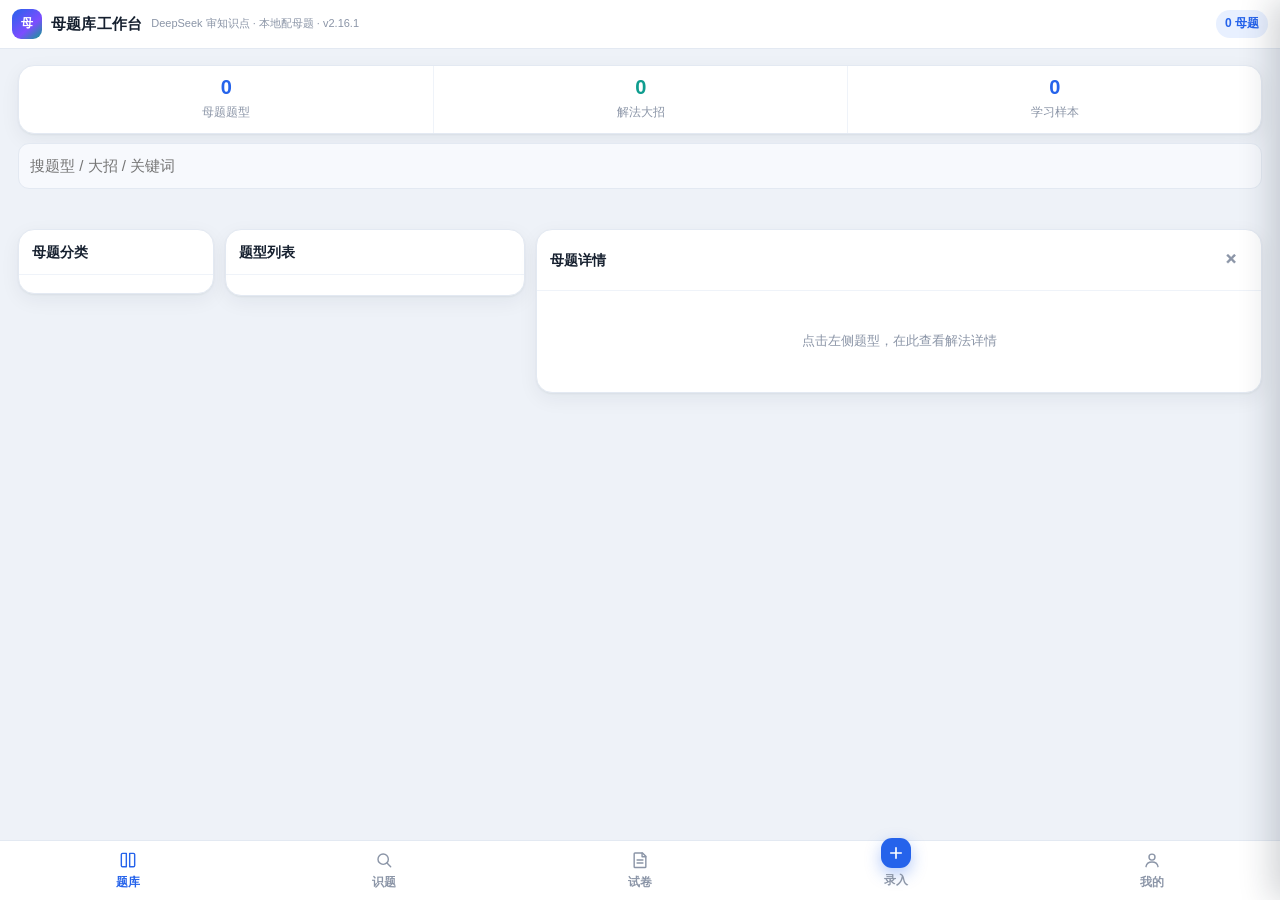
==== commit 51e22594: "Add files via upload" ====
--- a/index.html
+++ b/index.html
@@ -28,7 +28,7 @@
 <header class="appbar">
   <div class="brand">
     <div class="mark">母</div>
-    <div class="brand"><b>母题库工作台</b><small>DeepSeek 审知识点 · 本地配母题 · v2.16.0</small></div>
+    <div class="brand"><b>母题库工作台</b><small>DeepSeek 审知识点 · 本地配母题 · v2.16.1</small></div>
   </div>
   <span class="pillcount" id="hdrCount">0 母题</span>
 </header>
@@ -198,7 +198,7 @@
   <section class="view" id="view-me">
     <div class="card">
       <div class="card-h"><h2>题库与数据</h2><span class="sub">仅保存在本机</span></div>
-      <div class="mebar"><b>版本</b><span class="sp"></span><span>v2.16.0（2026-11-20）</span></div>
+      <div class="mebar"><b>版本</b><span class="sp"></span><span>v2.16.1（2026-11-20）</span></div>
       <div class="mebar"><b>当前题库</b><span class="sp"></span><span id="meTypes">0</span></div>
       <div class="mebar"><b>学习样本</b><span class="sp"></span><span id="meSamples">0</span></div>
       <div class="mebar"><b>已学组合</b><span class="sp"></span><span id="meCombo">0</span></div>
@@ -255,7 +255,7 @@
       <div class="card-h"><h2>数据存储</h2><span class="sub">下载/moti 文件夹</span></div>
       <div class="mebar"><b>存储状态</b><span class="sp"></span><span id="meFileStatus">检测中…</span></div>
       <div class="actbar" style="margin-top:8px"><button class="btn sm pri" id="btnGrantFiles">授权全文件存储</button><button class="btn sm" id="btnSyncNow">立即同步</button></div>
-      <p class="hint">授权后，题库、学习记录、试卷、激活与试用状态会自动保存到手机「下载/moti」文件夹（data.json 数据＋trial.txt 试用标记，均为文本）。卸载重装后打开应用会自动恢复。需开启系统「所有文件访问」权限。</p>
+      <p class="hint">授权后，题库、学习记录、试卷等数据会自动保存到手机「下载/moti」文件夹。卸载重装后打开应用会自动恢复。需开启系统「所有文件访问」权限。</p>
     </div>
     <div class="card" id="trialCard" style="margin-top:10px">
       <div class="card-h cp-fold-h" id="trialFoldH"><span class="arrow">›</span>&nbsp;<h2 style="display:inline">试用与激活</h2><span class="sub" id="trialFoldSub"></span></div>
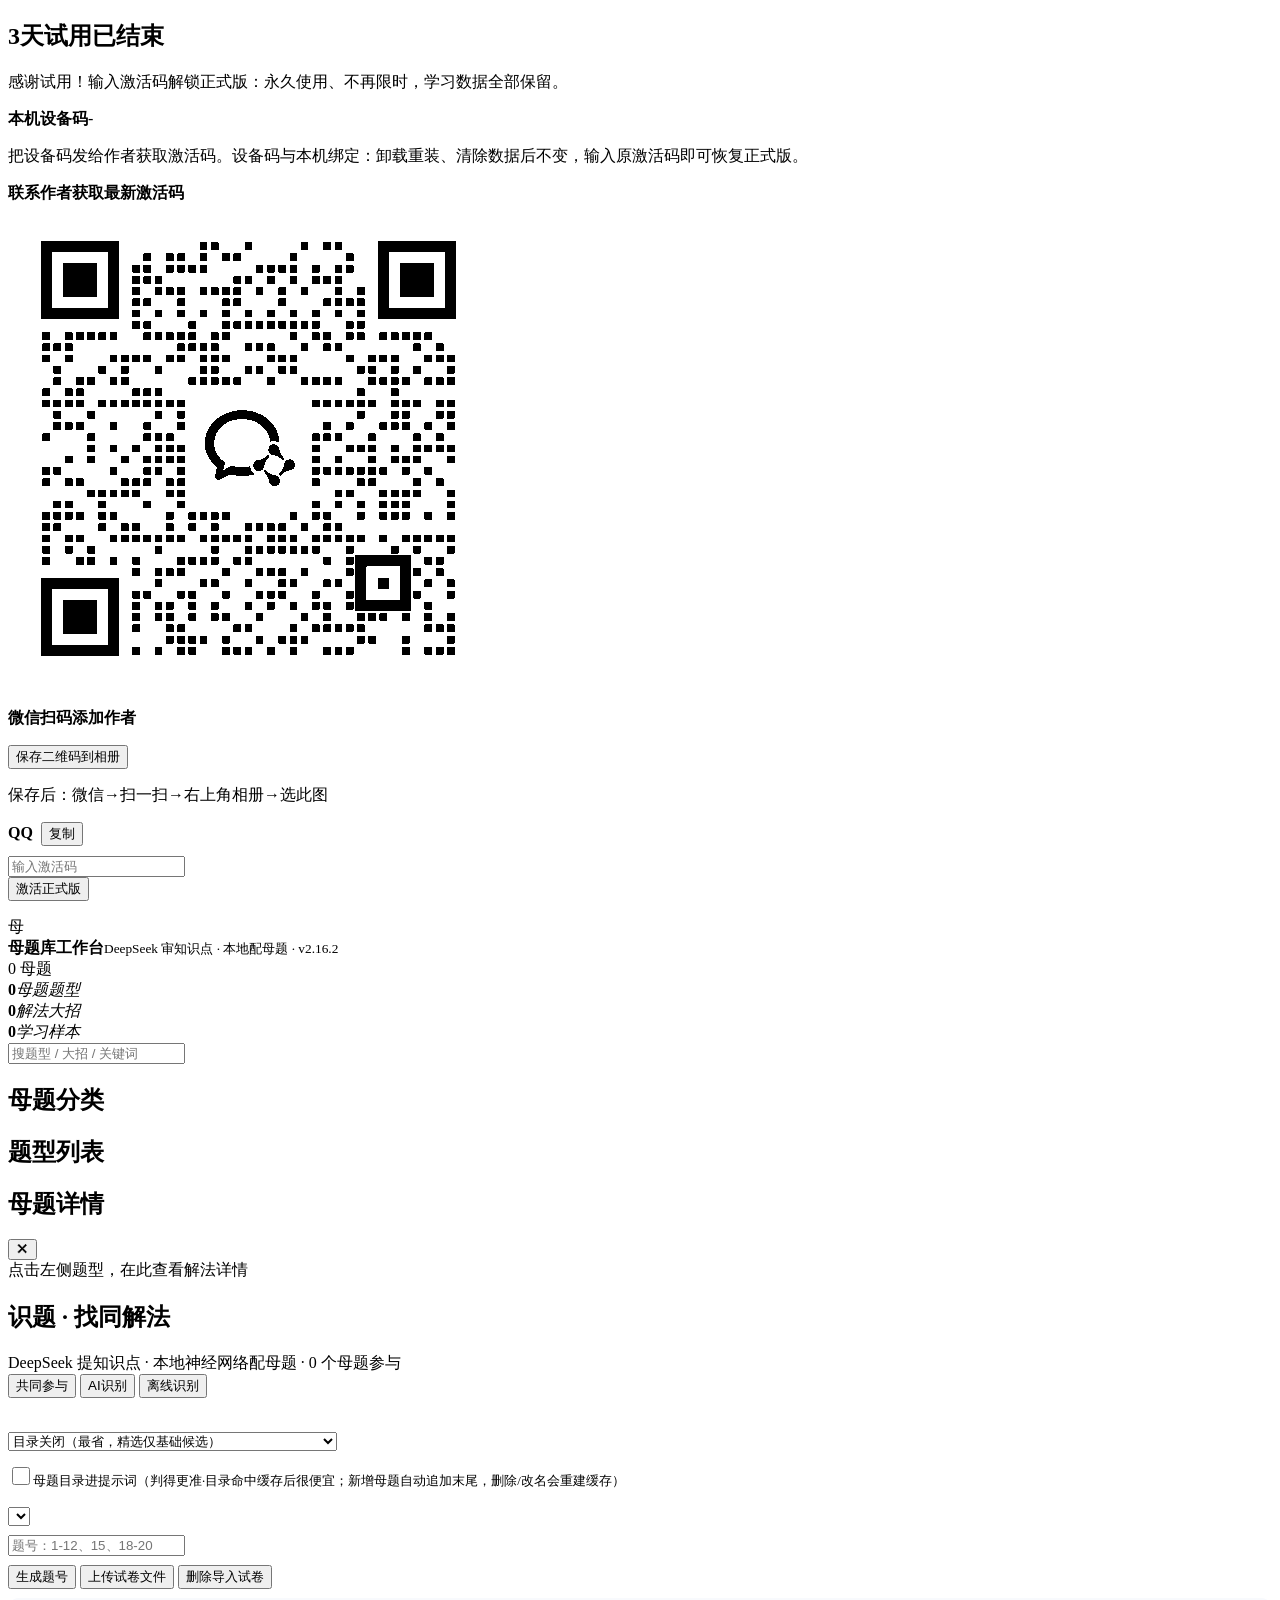
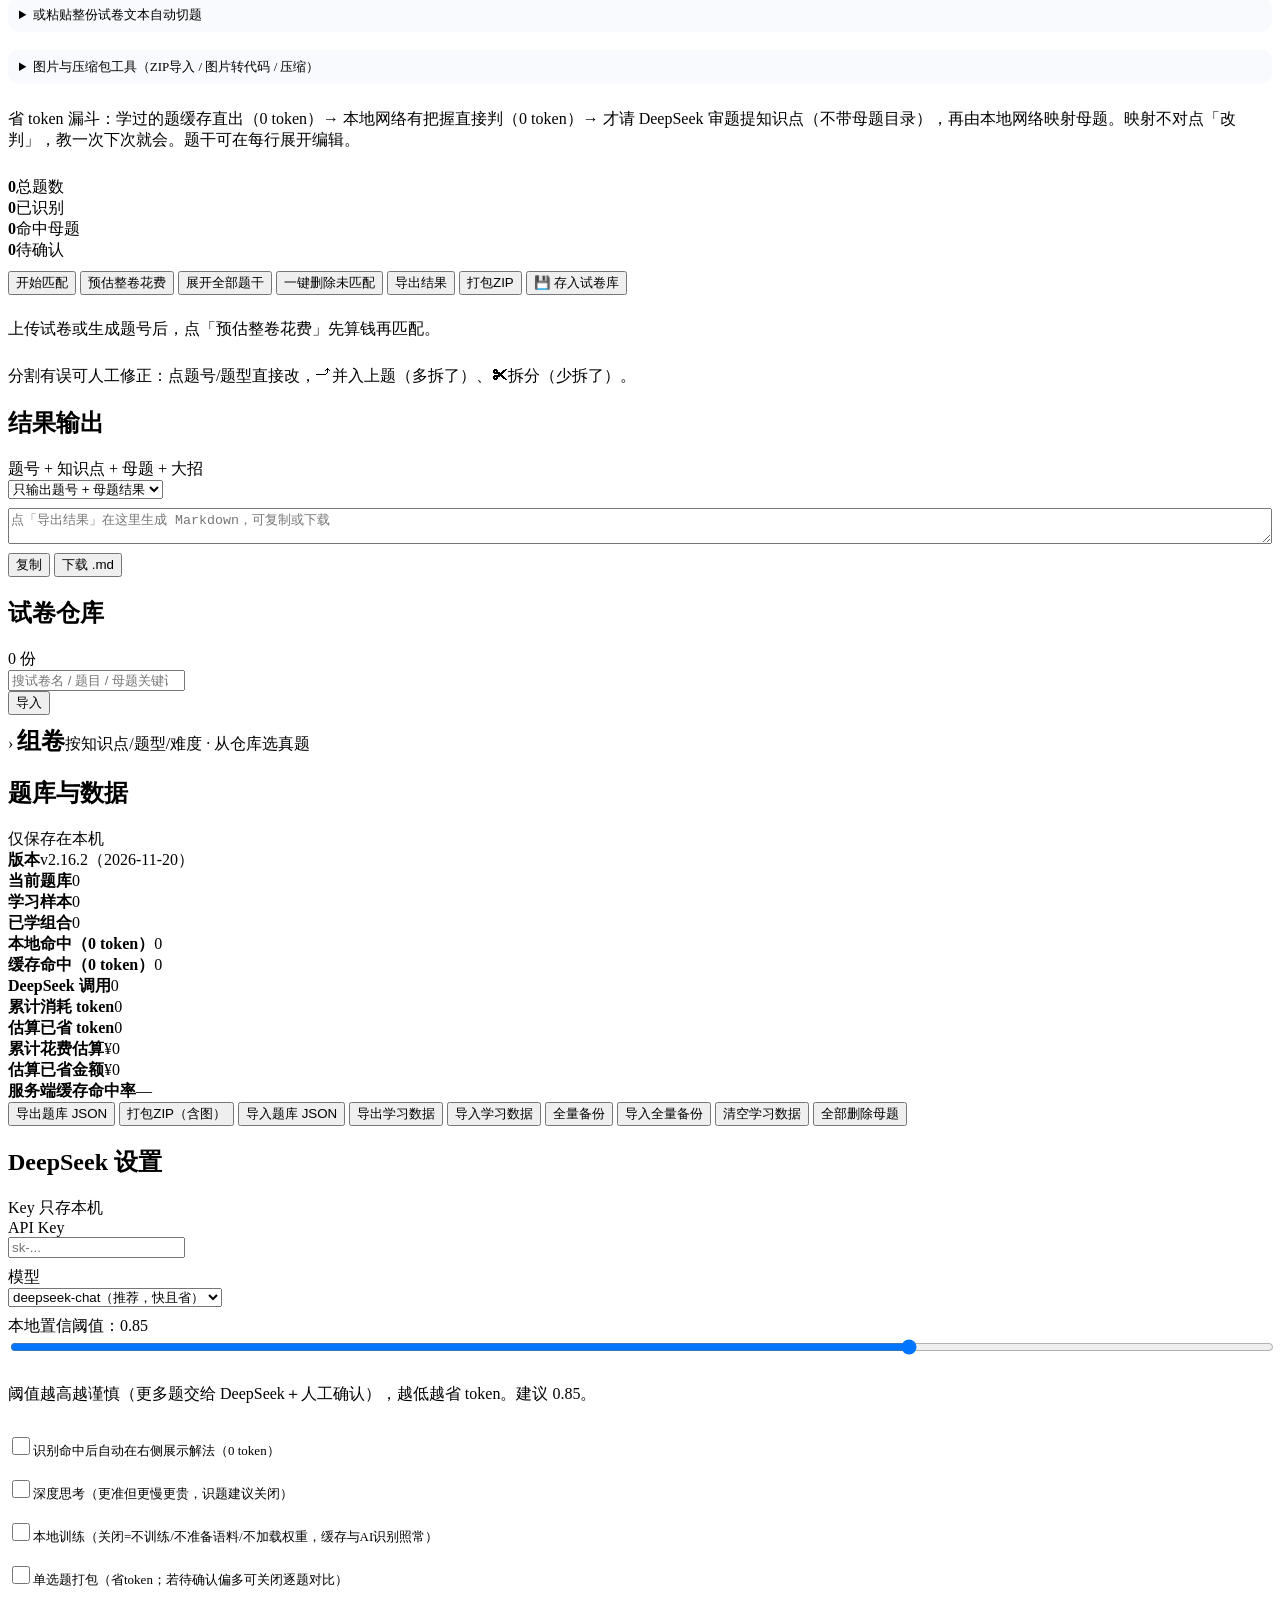
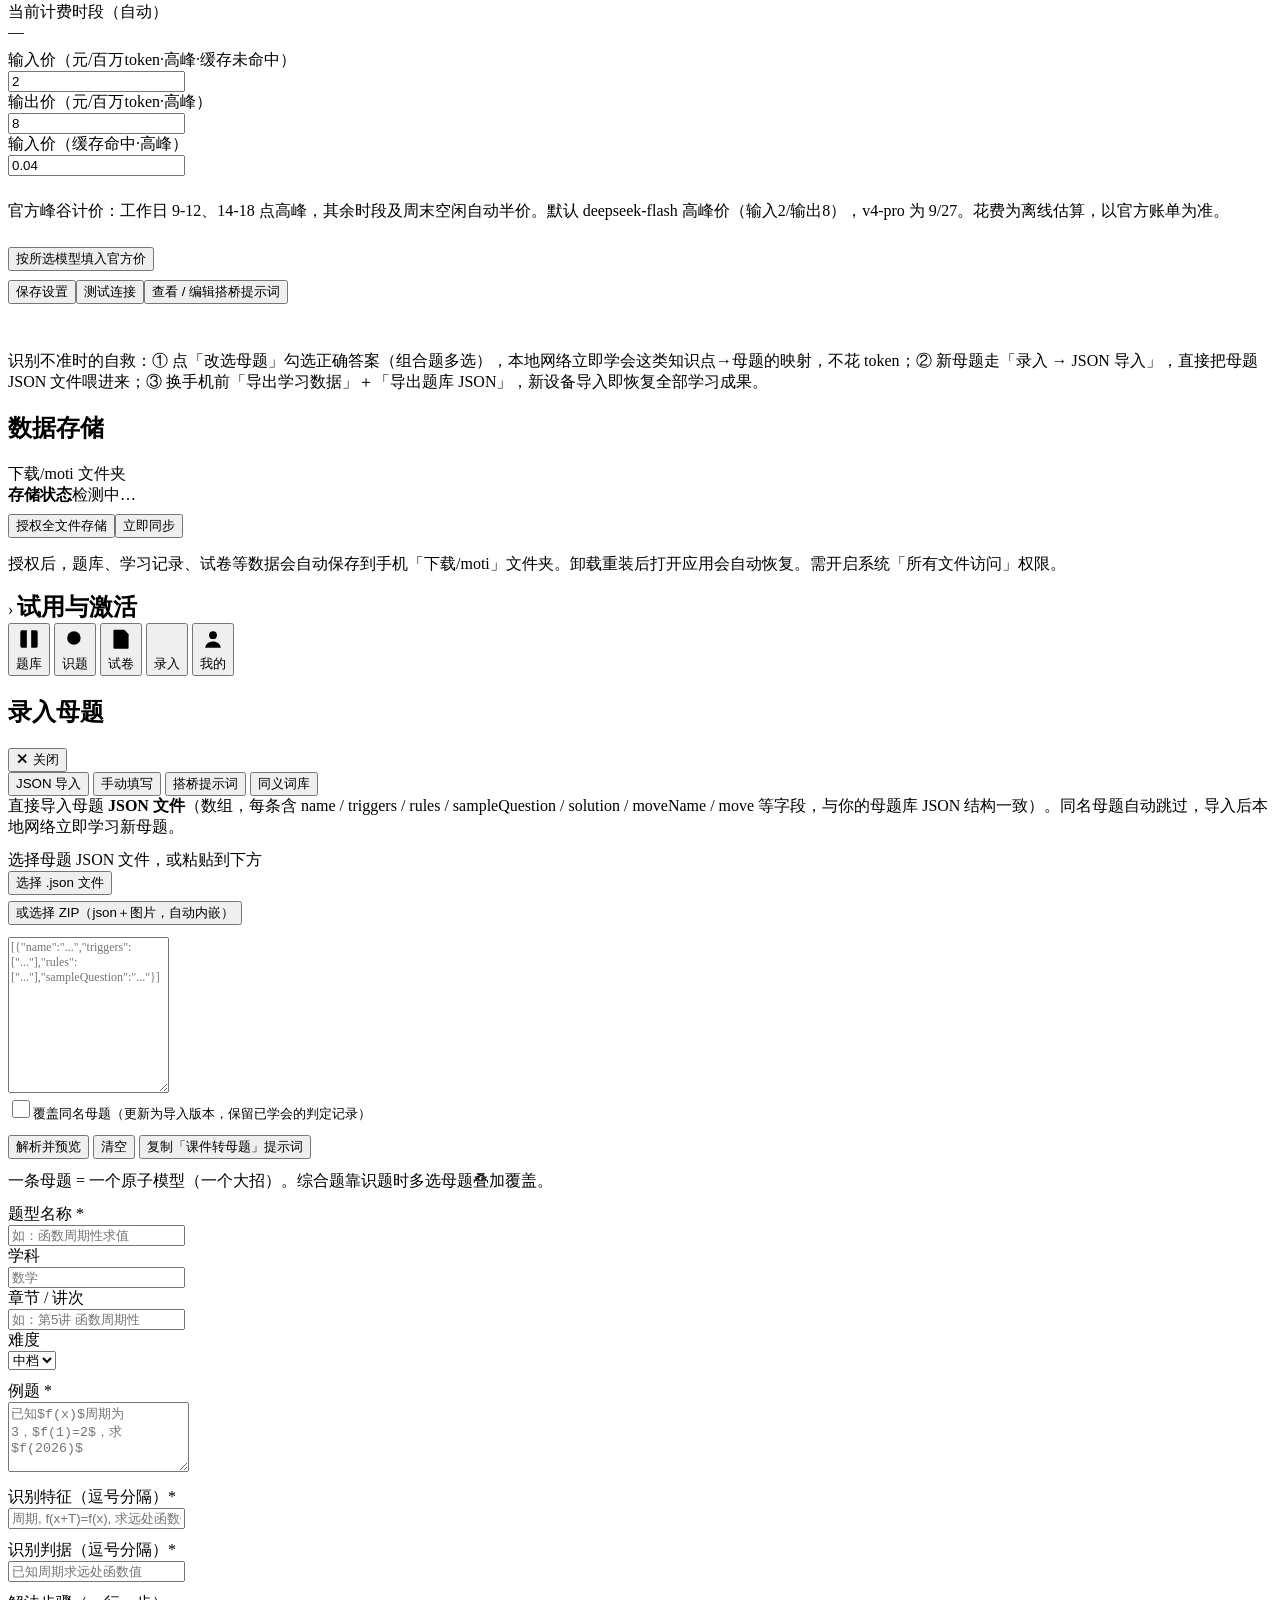
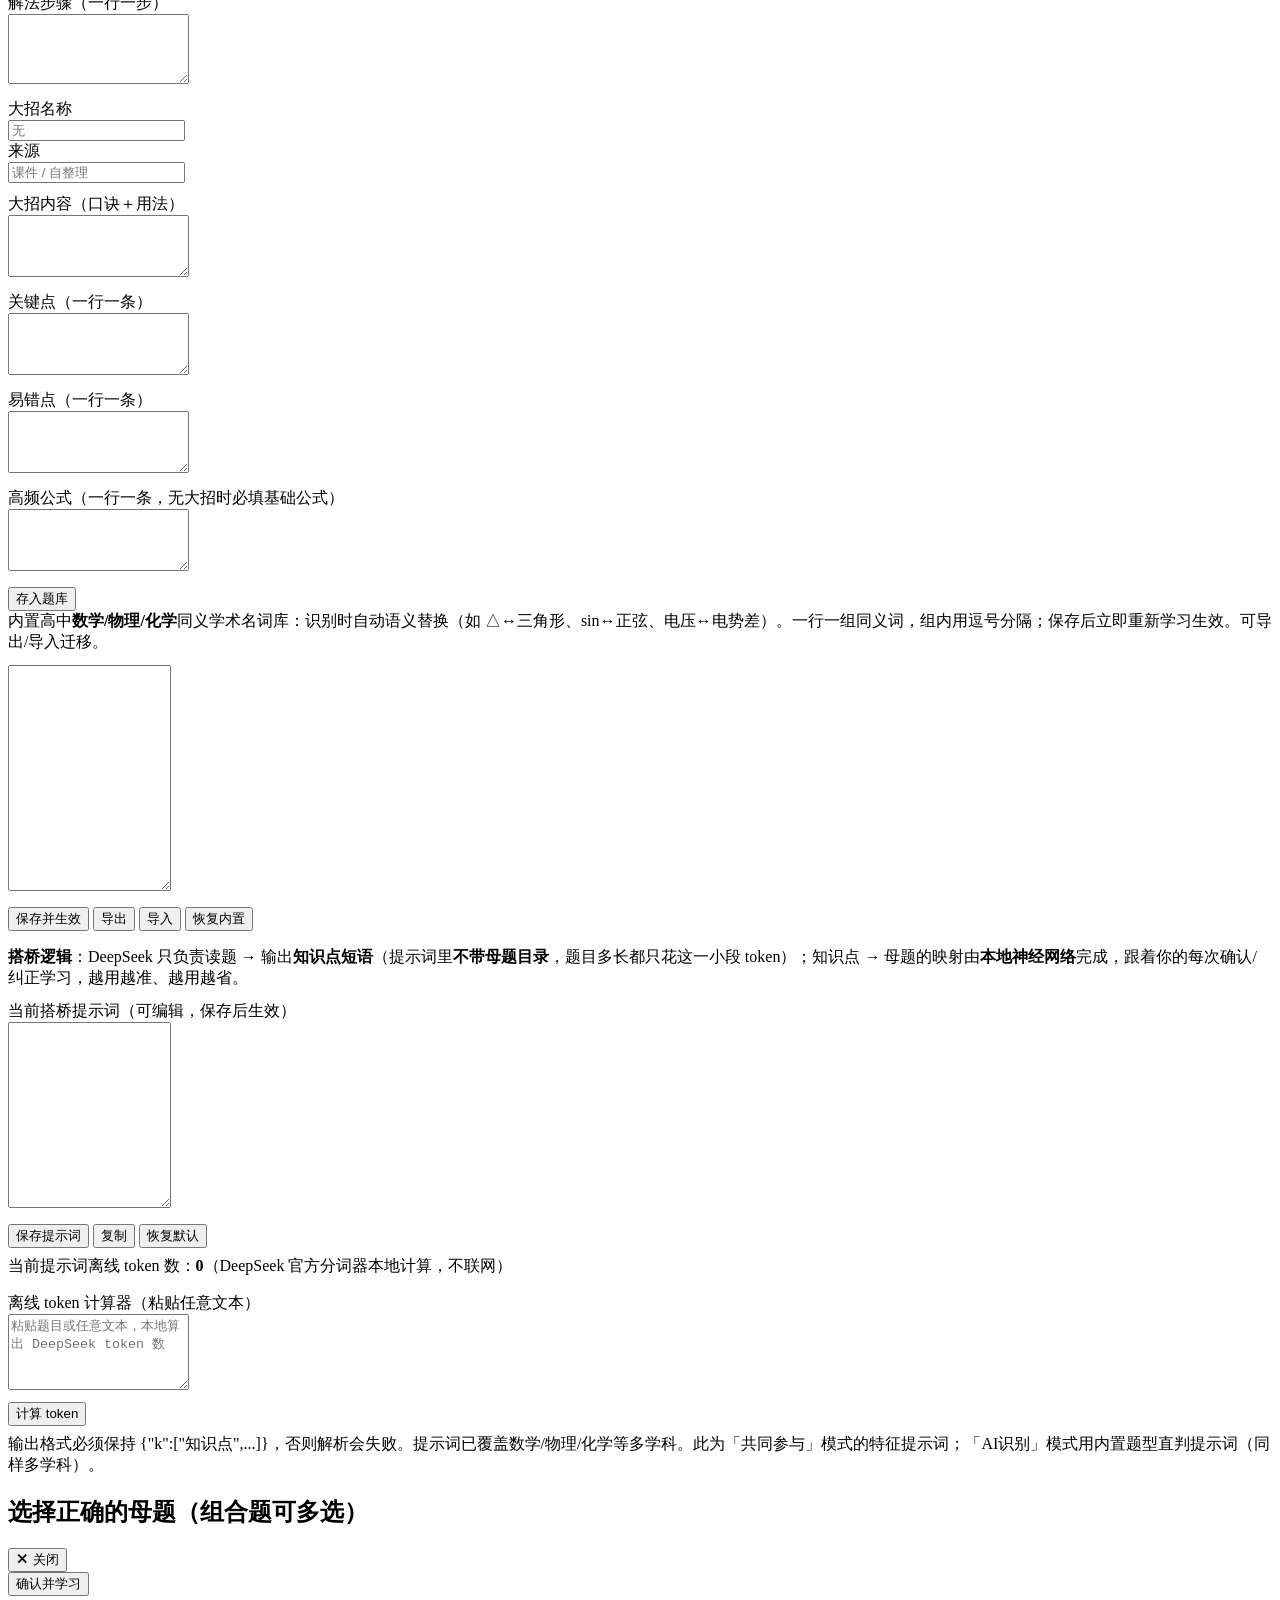
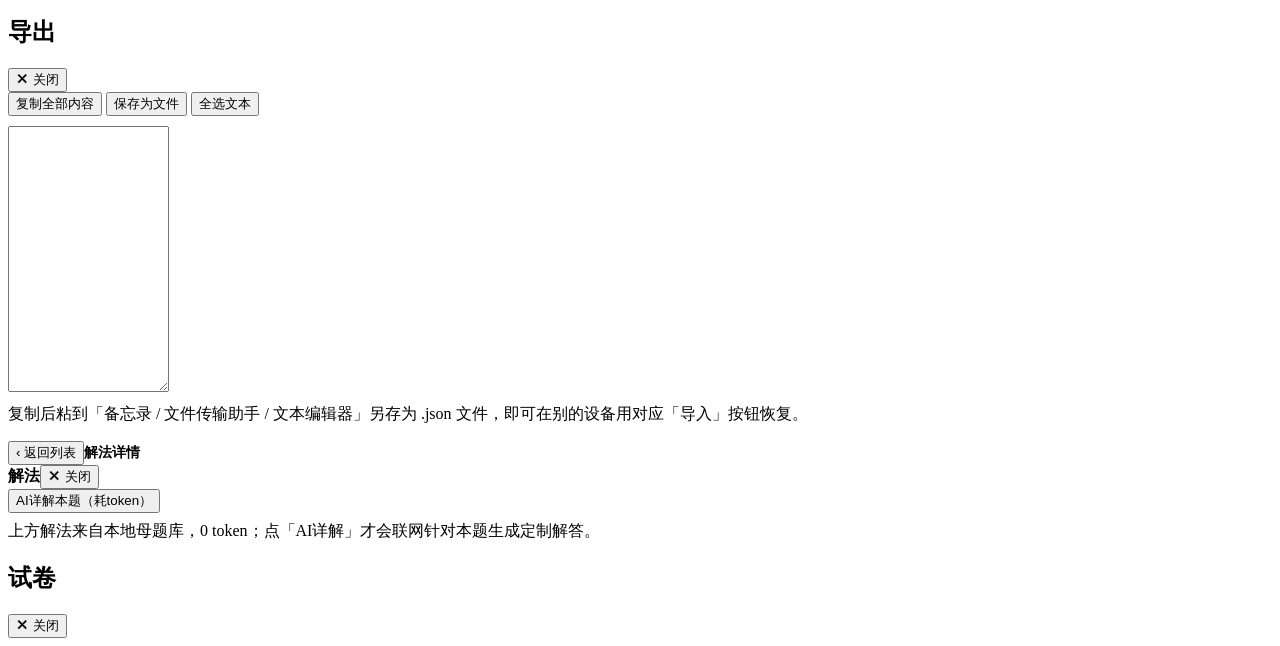
==== commit feb60852: "Add files via upload" ====
--- a/index.html
+++ b/index.html
@@ -28,7 +28,7 @@
 <header class="appbar">
   <div class="brand">
     <div class="mark">母</div>
-    <div class="brand"><b>母题库工作台</b><small>DeepSeek 审知识点 · 本地配母题 · v2.16.1</small></div>
+    <div class="brand"><b>母题库工作台</b><small>DeepSeek 审知识点 · 本地配母题 · v2.16.2</small></div>
   </div>
   <span class="pillcount" id="hdrCount">0 母题</span>
 </header>
@@ -198,7 +198,7 @@
   <section class="view" id="view-me">
     <div class="card">
       <div class="card-h"><h2>题库与数据</h2><span class="sub">仅保存在本机</span></div>
-      <div class="mebar"><b>版本</b><span class="sp"></span><span>v2.16.1（2026-11-20）</span></div>
+      <div class="mebar"><b>版本</b><span class="sp"></span><span>v2.16.2（2026-11-20）</span></div>
       <div class="mebar"><b>当前题库</b><span class="sp"></span><span id="meTypes">0</span></div>
       <div class="mebar"><b>学习样本</b><span class="sp"></span><span id="meSamples">0</span></div>
       <div class="mebar"><b>已学组合</b><span class="sp"></span><span id="meCombo">0</span></div>
